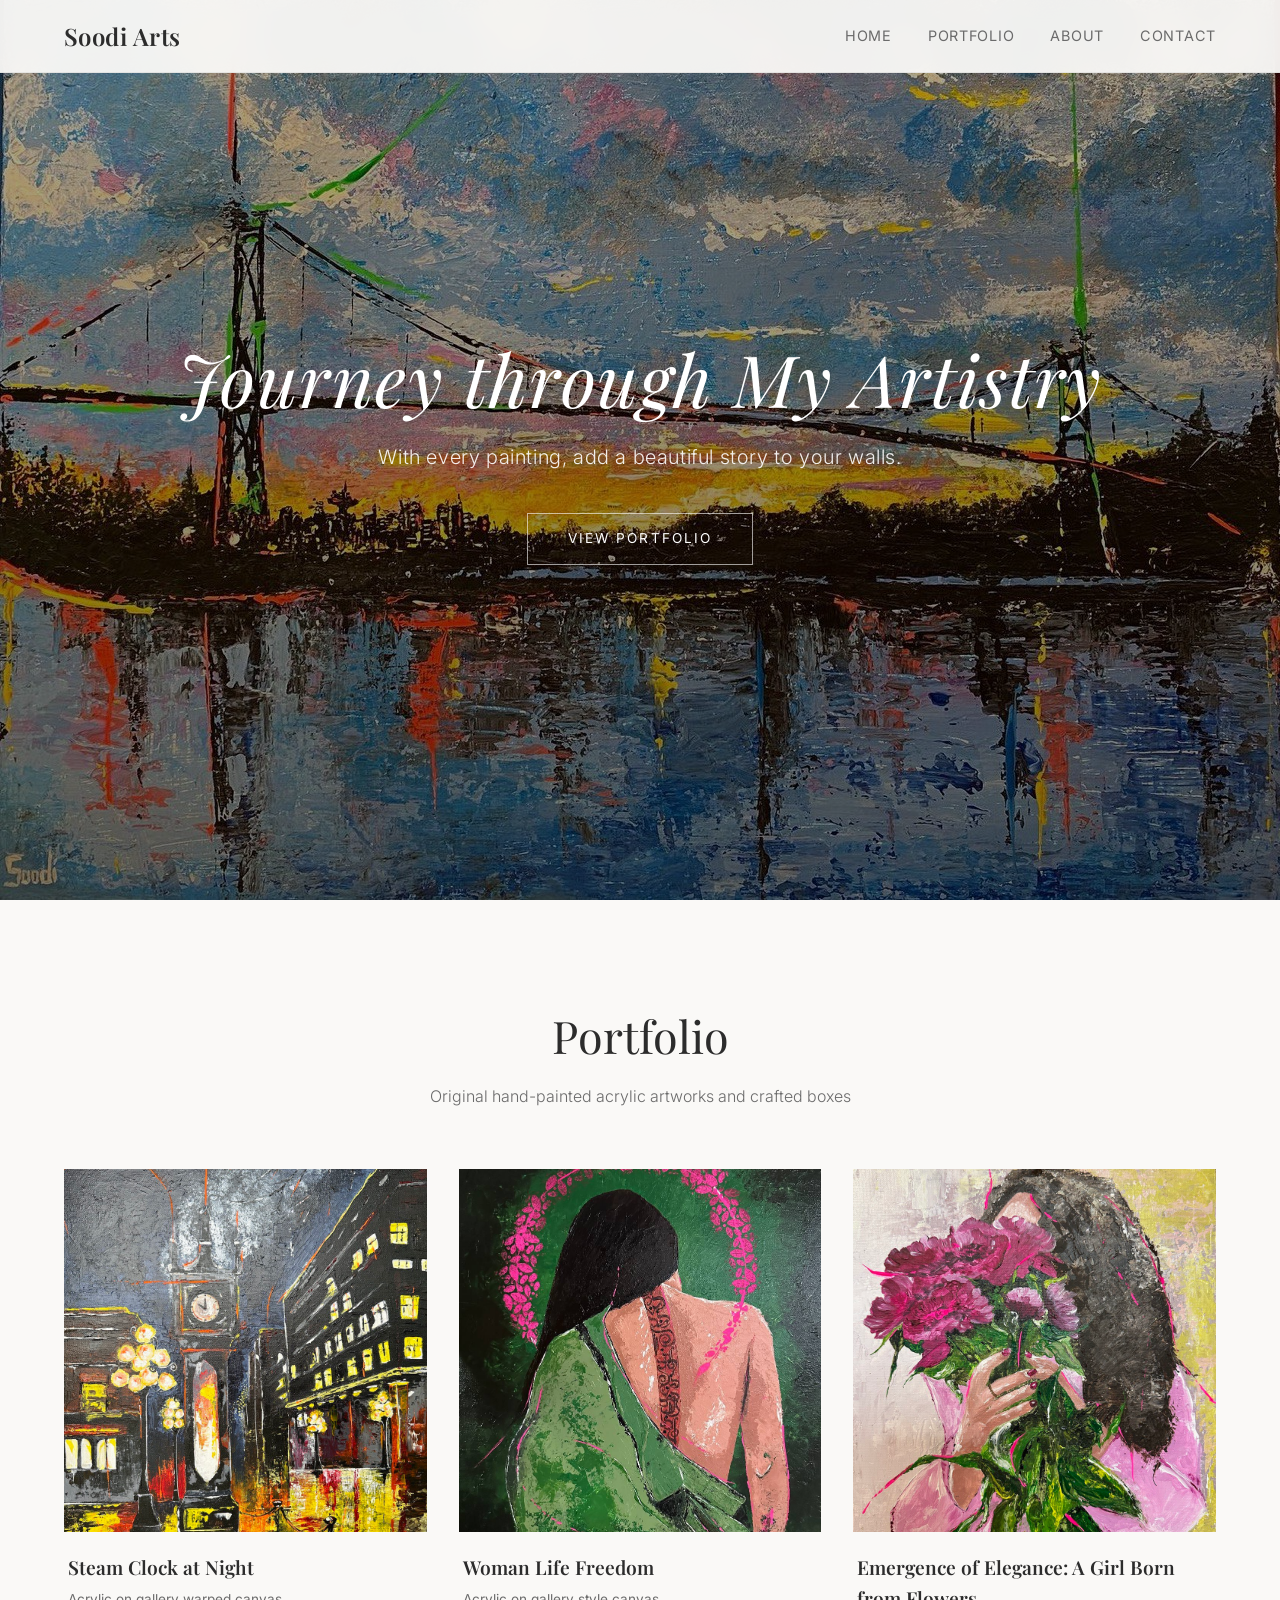
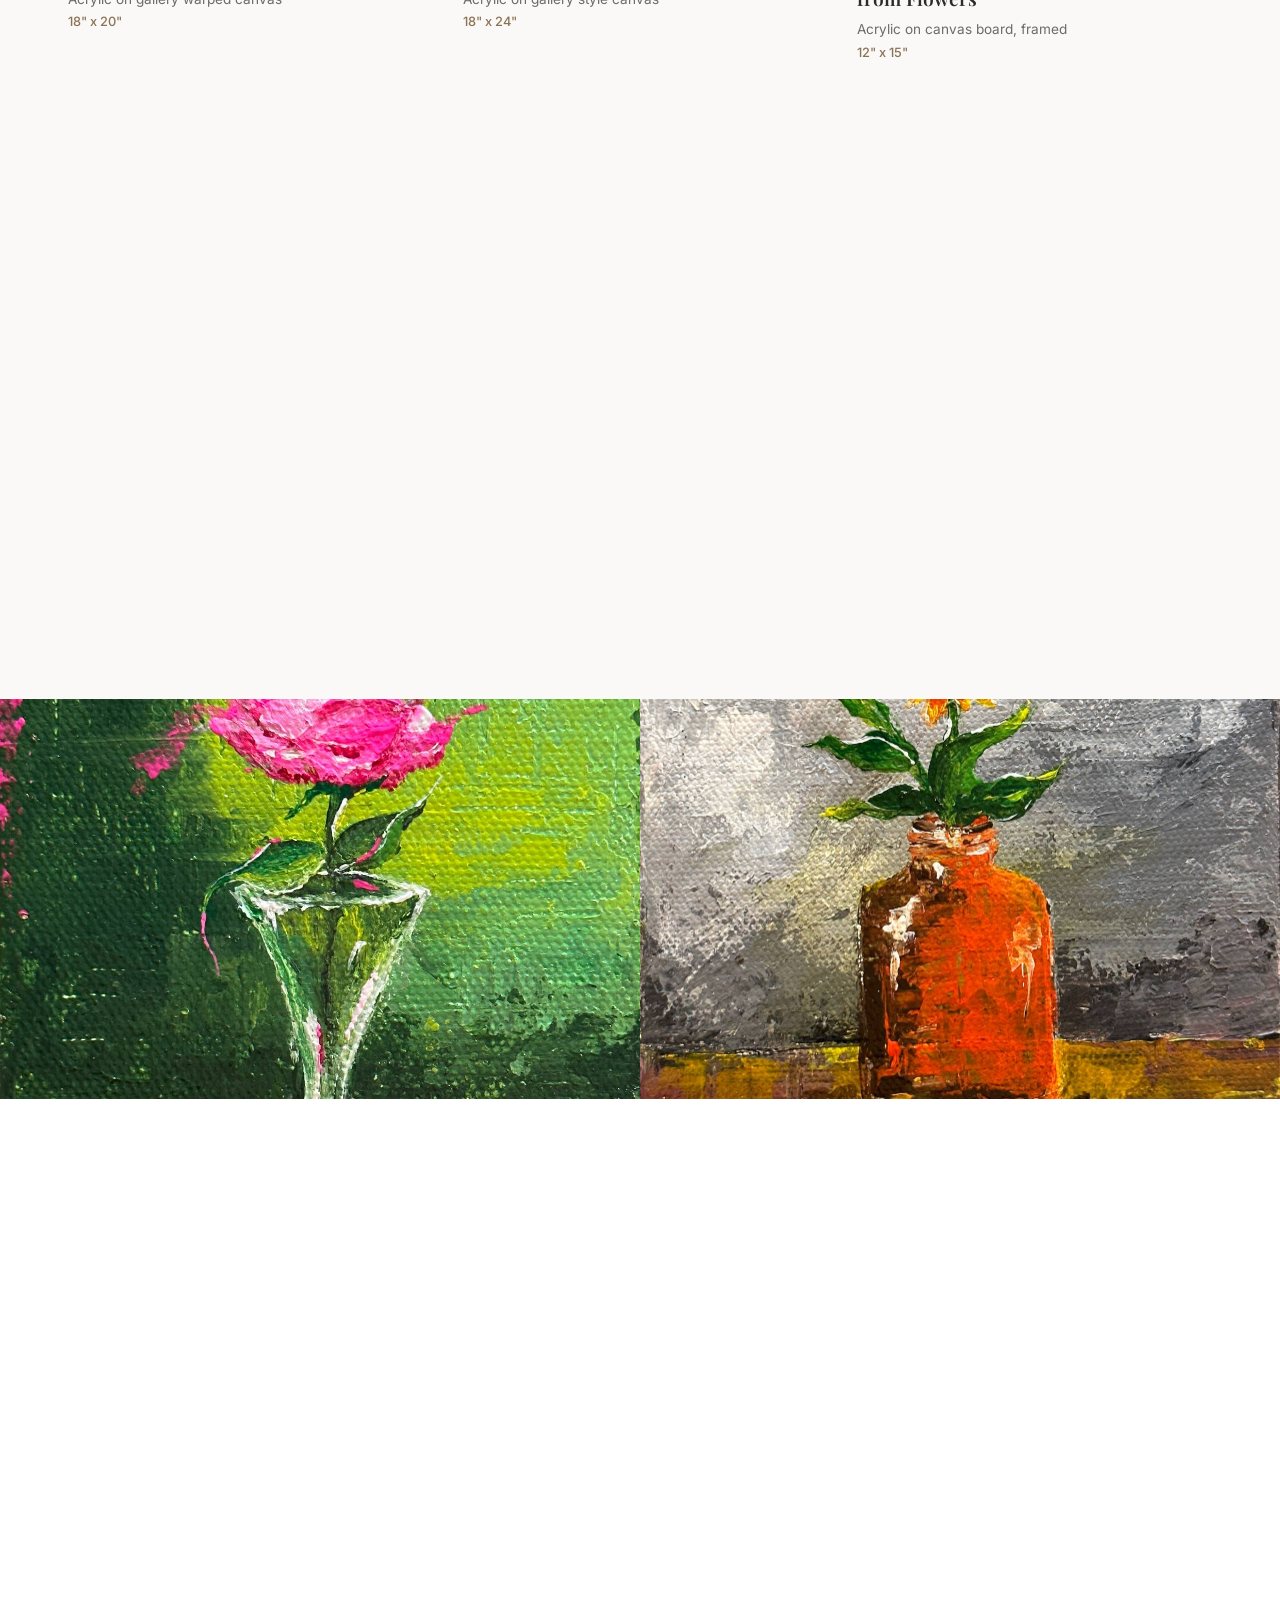
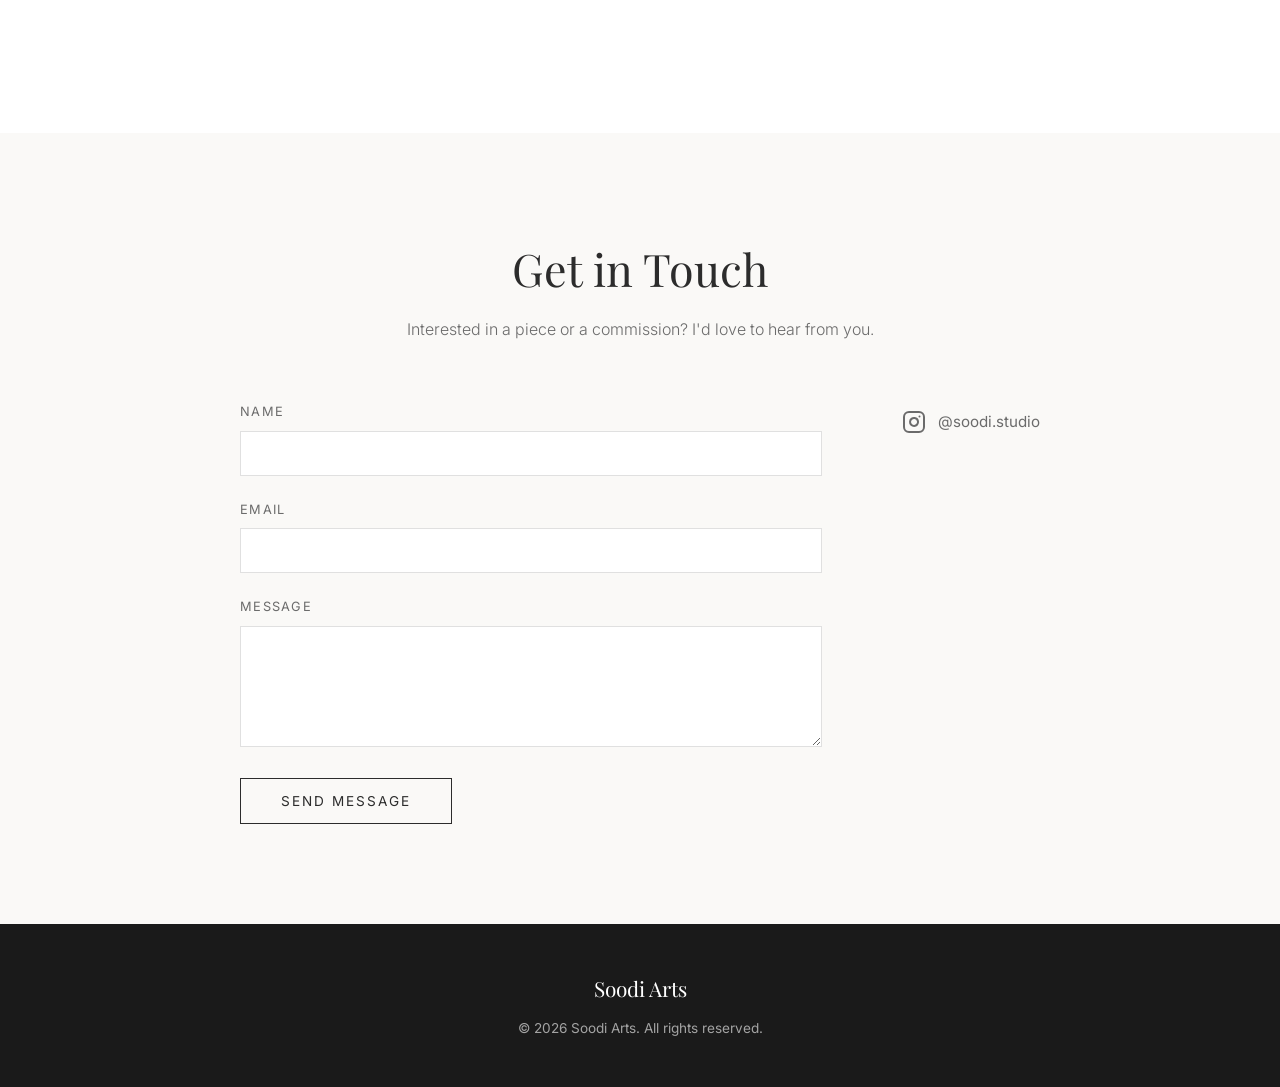
==== index.html @ 092920e2 "Initial commit: Soodi Arts portfolio website Static portfolio site with all artwork images and conte" ====
<!DOCTYPE html>
<html lang="en">
<head>
  <meta charset="UTF-8">
  <meta name="viewport" content="width=device-width, initial-scale=1.0">
  <title>Soodi Arts - Exquisite Hand-Painted Acrylic Artworks</title>
  <meta name="description" content="Embrace Creativity with Soodi Arts. Original hand-painted acrylic artworks and crafted boxes by Soodi.">
  <link rel="preconnect" href="https://fonts.googleapis.com">
  <link rel="preconnect" href="https://fonts.gstatic.com" crossorigin>
  <link href="https://fonts.googleapis.com/css2?family=Playfair+Display:ital,wght@0,400;0,600;0,700;1,400&family=Inter:wght@300;400;500&display=swap" rel="stylesheet">
  <link rel="stylesheet" href="style.css">
</head>
<body>
  <!-- Navigation -->
  <nav class="nav" id="nav">
    <div class="nav-container">
      <a href="#" class="nav-logo">Soodi Arts</a>
      <button class="nav-toggle" aria-label="Toggle menu">
        <span></span>
        <span></span>
        <span></span>
      </button>
      <ul class="nav-links">
        <li><a href="#home">Home</a></li>
        <li><a href="#portfolio">Portfolio</a></li>
        <li><a href="#about">About</a></li>
        <li><a href="#contact">Contact</a></li>
      </ul>
    </div>
  </nav>

  <!-- Hero Section -->
  <section class="hero" id="home">
    <div class="hero-image">
      <img src="images/hero/hero-bridge.jpg" alt="Soodi Arts - Bridge painting" loading="eager">
      <div class="hero-overlay"></div>
    </div>
    <div class="hero-content">
      <h1>Journey through My Artistry</h1>
      <p class="hero-subtitle">With every painting, add a beautiful story to your walls.</p>
      <a href="#portfolio" class="btn">View Portfolio</a>
    </div>
  </section>

  <!-- Portfolio Section -->
  <section class="section portfolio" id="portfolio">
    <div class="container">
      <h2 class="section-title">Portfolio</h2>
      <p class="section-subtitle">Original hand-painted acrylic artworks and crafted boxes</p>

      <div class="gallery">

        <!-- Steam Clock at Night -->
        <div class="artwork-card" data-artwork="steam-clock-at-night">
          <div class="artwork-image">
            <img src="images/products/steam-clock/steam-clock-1.jpg" alt="Steam Clock at Night" loading="lazy">
          </div>
          <div class="artwork-info">
            <h3>Steam Clock at Night</h3>
            <p class="artwork-medium">Acrylic on gallery warped canvas</p>
            <p class="artwork-dimensions">18" x 20"</p>
          </div>
        </div>

        <!-- Woman Life Freedom -->
        <div class="artwork-card" data-artwork="woman-life-freedom">
          <div class="artwork-image">
            <img src="images/products/woman-life-freedom/woman-life-freedom-1.jpg" alt="Woman Life Freedom" loading="lazy">
          </div>
          <div class="artwork-info">
            <h3>Woman Life Freedom</h3>
            <p class="artwork-medium">Acrylic on gallery style canvas</p>
            <p class="artwork-dimensions">18" x 24"</p>
          </div>
        </div>

        <!-- A Girl Born from Flowers -->
        <div class="artwork-card" data-artwork="girl-born-from-flowers">
          <div class="artwork-image">
            <img src="images/products/girl-born-flowers/girl-flowers-1.jpg" alt="Emergence of Elegance: A Girl Born from Flowers" loading="lazy">
          </div>
          <div class="artwork-info">
            <h3>Emergence of Elegance: A Girl Born from Flowers</h3>
            <p class="artwork-medium">Acrylic on canvas board, framed</p>
            <p class="artwork-dimensions">12" x 15"</p>
          </div>
        </div>

        <!-- Blue Jay on the Box -->
        <div class="artwork-card" data-artwork="blue-jay-on-the-box">
          <div class="artwork-image">
            <img src="images/products/blue-jay-box/blue-jay-1.jpg" alt="Blue Jay on the Box" loading="lazy">
          </div>
          <div class="artwork-info">
            <h3>Blue Jay on the Box</h3>
            <p class="artwork-medium">Painted wooden box</p>
            <p class="artwork-dimensions">9" x 5.5" x 3"</p>
          </div>
        </div>

        <!-- Flower Box -->
        <div class="artwork-card" data-artwork="flower-box">
          <div class="artwork-image">
            <img src="images/products/flower-box/flower-box-1.jpg" alt="Flower Box" loading="lazy">
          </div>
          <div class="artwork-info">
            <h3>Flower Box</h3>
            <p class="artwork-medium">Painted wooden box with flower painting</p>
            <p class="artwork-dimensions">7" x 7" x 3.5"</p>
          </div>
        </div>

      </div>
    </div>
  </section>

  <!-- Gallery Banner -->
  <section class="gallery-banner">
    <div class="gallery-banner-images">
      <img src="images/gallery/gallery-1.jpg" alt="Soodi Arts gallery" loading="lazy">
      <img src="images/gallery/gallery-2.jpg" alt="Soodi Arts gallery" loading="lazy">
    </div>
  </section>

  <!-- About Section -->
  <section class="section about" id="about">
    <div class="container">
      <h2 class="section-title">About Soodi Arts</h2>
      <div class="about-content">
        <p>Each piece in my collection is an original, hand-painted creation that captures the beauty of the world around us. From vibrant acrylic paintings on gallery-style canvases to intricately painted wooden boxes, every artwork tells a unique story.</p>
        <p>My work explores themes of nature, freedom, and the delicate interplay between humanity and the natural world. Using bold colors and expressive brushstrokes, I aim to create pieces that transform any space into a gallery of emotion and beauty.</p>
        <div class="about-details">
          <div class="about-detail">
            <span class="detail-label">Medium</span>
            <span class="detail-value">Acrylic</span>
          </div>
          <div class="about-detail">
            <span class="detail-label">Surfaces</span>
            <span class="detail-value">Canvas, Wood</span>
          </div>
          <div class="about-detail">
            <span class="detail-label">Based in</span>
            <span class="detail-value">Canada</span>
          </div>
        </div>
      </div>
    </div>
  </section>

  <!-- Contact Section -->
  <section class="section contact" id="contact">
    <div class="container">
      <h2 class="section-title">Get in Touch</h2>
      <p class="section-subtitle">Interested in a piece or a commission? I'd love to hear from you.</p>
      <div class="contact-content">
        <form class="contact-form" id="contactForm">
          <div class="form-group">
            <label for="name">Name</label>
            <input type="text" id="name" name="name" required>
          </div>
          <div class="form-group">
            <label for="email">Email</label>
            <input type="email" id="email" name="email" required>
          </div>
          <div class="form-group">
            <label for="message">Message</label>
            <textarea id="message" name="message" rows="5" required></textarea>
          </div>
          <button type="submit" class="btn">Send Message</button>
        </form>
        <div class="contact-info">
          <div class="contact-social">
            <a href="https://www.instagram.com/soodi.studio/" target="_blank" rel="noopener noreferrer" class="social-link">
              <svg width="24" height="24" viewBox="0 0 24 24" fill="none" stroke="currentColor" stroke-width="2" stroke-linecap="round" stroke-linejoin="round">
                <rect x="2" y="2" width="20" height="20" rx="5" ry="5"></rect>
                <path d="M16 11.37A4 4 0 1 1 12.63 8 4 4 0 0 1 16 11.37z"></path>
                <line x1="17.5" y1="6.5" x2="17.51" y2="6.5"></line>
              </svg>
              <span>@soodi.studio</span>
            </a>
          </div>
        </div>
      </div>
    </div>
  </section>

  <!-- Lightbox Modal -->
  <div class="lightbox" id="lightbox">
    <button class="lightbox-close" aria-label="Close">&times;</button>
    <button class="lightbox-prev" aria-label="Previous">&lsaquo;</button>
    <button class="lightbox-next" aria-label="Next">&rsaquo;</button>
    <div class="lightbox-content">
      <img src="" alt="" id="lightbox-img">
      <div class="lightbox-caption" id="lightbox-caption"></div>
    </div>
    <div class="lightbox-thumbnails" id="lightbox-thumbnails"></div>
  </div>

  <!-- Footer -->
  <footer class="footer">
    <div class="container">
      <p class="footer-logo">Soodi Arts</p>
      <p>&copy; 2026 Soodi Arts. All rights reserved.</p>
    </div>
  </footer>

  <script src="script.js"></script>
</body>
</html>
---- style.css ----
/* ==================
   Reset & Base
   ================== */
*,
*::before,
*::after {
  margin: 0;
  padding: 0;
  box-sizing: border-box;
}

:root {
  --color-bg: #faf9f7;
  --color-text: #2c2c2c;
  --color-text-light: #6b6b6b;
  --color-accent: #8b7355;
  --color-accent-light: #c4a97d;
  --color-white: #ffffff;
  --color-dark: #1a1a1a;
  --font-display: 'Playfair Display', Georgia, serif;
  --font-body: 'Inter', -apple-system, sans-serif;
  --transition: 0.3s ease;
}

html {
  scroll-behavior: smooth;
}

body {
  font-family: var(--font-body);
  color: var(--color-text);
  background-color: var(--color-bg);
  line-height: 1.6;
  -webkit-font-smoothing: antialiased;
}

img {
  max-width: 100%;
  height: auto;
  display: block;
}

a {
  text-decoration: none;
  color: inherit;
}

.container {
  max-width: 1200px;
  margin: 0 auto;
  padding: 0 24px;
}

/* ==================
   Navigation
   ================== */
.nav {
  position: fixed;
  top: 0;
  left: 0;
  right: 0;
  z-index: 100;
  background: rgba(250, 249, 247, 0.95);
  backdrop-filter: blur(10px);
  border-bottom: 1px solid rgba(0, 0, 0, 0.06);
  transition: var(--transition);
}

.nav.scrolled {
  box-shadow: 0 2px 20px rgba(0, 0, 0, 0.08);
}

.nav-container {
  max-width: 1200px;
  margin: 0 auto;
  padding: 0 24px;
  display: flex;
  align-items: center;
  justify-content: space-between;
  height: 72px;
}

.nav-logo {
  font-family: var(--font-display);
  font-size: 1.5rem;
  font-weight: 600;
  color: var(--color-text);
  letter-spacing: 0.02em;
}

.nav-links {
  display: flex;
  list-style: none;
  gap: 36px;
}

.nav-links a {
  font-size: 0.9rem;
  font-weight: 400;
  color: var(--color-text-light);
  letter-spacing: 0.05em;
  text-transform: uppercase;
  transition: color var(--transition);
  position: relative;
}

.nav-links a::after {
  content: '';
  position: absolute;
  bottom: -4px;
  left: 0;
  width: 0;
  height: 1px;
  background: var(--color-accent);
  transition: width var(--transition);
}

.nav-links a:hover {
  color: var(--color-accent);
}

.nav-links a:hover::after {
  width: 100%;
}

.nav-toggle {
  display: none;
  flex-direction: column;
  gap: 5px;
  background: none;
  border: none;
  cursor: pointer;
  padding: 4px;
}

.nav-toggle span {
  display: block;
  width: 24px;
  height: 2px;
  background: var(--color-text);
  transition: var(--transition);
}

/* ==================
   Hero
   ================== */
.hero {
  position: relative;
  height: 100vh;
  min-height: 600px;
  display: flex;
  align-items: center;
  justify-content: center;
  overflow: hidden;
}

.hero-image {
  position: absolute;
  inset: 0;
}

.hero-image img {
  width: 100%;
  height: 100%;
  object-fit: cover;
}

.hero-overlay {
  position: absolute;
  inset: 0;
  background: linear-gradient(
    to bottom,
    rgba(0, 0, 0, 0.3) 0%,
    rgba(0, 0, 0, 0.5) 100%
  );
}

.hero-content {
  position: relative;
  z-index: 1;
  text-align: center;
  color: var(--color-white);
  padding: 0 24px;
}

.hero-content h1 {
  font-family: var(--font-display);
  font-size: clamp(2.5rem, 6vw, 4.5rem);
  font-weight: 400;
  font-style: italic;
  line-height: 1.2;
  margin-bottom: 20px;
  letter-spacing: 0.02em;
}

.hero-subtitle {
  font-size: clamp(1rem, 2vw, 1.25rem);
  font-weight: 300;
  opacity: 0.9;
  margin-bottom: 40px;
  letter-spacing: 0.03em;
}

.btn {
  display: inline-block;
  padding: 14px 40px;
  background: transparent;
  color: var(--color-white);
  border: 1px solid rgba(255, 255, 255, 0.6);
  font-family: var(--font-body);
  font-size: 0.85rem;
  font-weight: 400;
  letter-spacing: 0.15em;
  text-transform: uppercase;
  cursor: pointer;
  transition: all var(--transition);
}

.btn:hover {
  background: var(--color-white);
  color: var(--color-dark);
  border-color: var(--color-white);
}

/* ==================
   Sections
   ================== */
.section {
  padding: 100px 0;
}

.section-title {
  font-family: var(--font-display);
  font-size: clamp(2rem, 4vw, 2.8rem);
  font-weight: 400;
  text-align: center;
  margin-bottom: 12px;
  color: var(--color-text);
}

.section-subtitle {
  text-align: center;
  color: var(--color-text-light);
  font-size: 1rem;
  font-weight: 300;
  margin-bottom: 60px;
  max-width: 500px;
  margin-left: auto;
  margin-right: auto;
}

/* ==================
   Portfolio Gallery
   ================== */
.gallery {
  display: grid;
  grid-template-columns: repeat(auto-fill, minmax(340px, 1fr));
  gap: 32px;
}

.artwork-card {
  cursor: pointer;
  transition: transform var(--transition);
}

.artwork-card:hover {
  transform: translateY(-4px);
}

.artwork-image {
  position: relative;
  overflow: hidden;
  aspect-ratio: 1;
  background: #e8e6e3;
}

.artwork-image img {
  width: 100%;
  height: 100%;
  object-fit: cover;
  transition: transform 0.6s ease;
}

.artwork-card:hover .artwork-image img {
  transform: scale(1.05);
}

.artwork-info {
  padding: 20px 4px;
}

.artwork-info h3 {
  font-family: var(--font-display);
  font-size: 1.2rem;
  font-weight: 600;
  margin-bottom: 6px;
  color: var(--color-text);
}

.artwork-medium {
  font-size: 0.85rem;
  color: var(--color-text-light);
  margin-bottom: 2px;
}

.artwork-dimensions {
  font-size: 0.8rem;
  color: var(--color-accent);
  font-weight: 500;
}

/* ==================
   Gallery Banner
   ================== */
.gallery-banner {
  padding: 0;
  overflow: hidden;
}

.gallery-banner-images {
  display: grid;
  grid-template-columns: 1fr 1fr;
  gap: 0;
}

.gallery-banner-images img {
  width: 100%;
  height: 400px;
  object-fit: cover;
}

/* ==================
   About
   ================== */
.about {
  background: var(--color-white);
}

.about-content {
  max-width: 700px;
  margin: 0 auto;
  text-align: center;
}

.about-content p {
  font-size: 1.05rem;
  line-height: 1.8;
  color: var(--color-text-light);
  margin-bottom: 24px;
}

.about-details {
  display: flex;
  justify-content: center;
  gap: 60px;
  margin-top: 48px;
  padding-top: 40px;
  border-top: 1px solid rgba(0, 0, 0, 0.08);
}

.about-detail {
  text-align: center;
}

.detail-label {
  display: block;
  font-size: 0.75rem;
  text-transform: uppercase;
  letter-spacing: 0.1em;
  color: var(--color-text-light);
  margin-bottom: 8px;
}

.detail-value {
  font-family: var(--font-display);
  font-size: 1.1rem;
  color: var(--color-text);
}

/* ==================
   Contact
   ================== */
.contact-content {
  display: grid;
  grid-template-columns: 1fr auto;
  gap: 80px;
  max-width: 800px;
  margin: 0 auto;
  align-items: start;
}

.contact-form {
  display: flex;
  flex-direction: column;
  gap: 24px;
}

.form-group label {
  display: block;
  font-size: 0.8rem;
  text-transform: uppercase;
  letter-spacing: 0.1em;
  color: var(--color-text-light);
  margin-bottom: 8px;
}

.form-group input,
.form-group textarea {
  width: 100%;
  padding: 12px 16px;
  border: 1px solid rgba(0, 0, 0, 0.12);
  background: var(--color-white);
  font-family: var(--font-body);
  font-size: 0.95rem;
  color: var(--color-text);
  transition: border-color var(--transition);
  outline: none;
}

.form-group input:focus,
.form-group textarea:focus {
  border-color: var(--color-accent);
}

.contact-form .btn {
  color: var(--color-text);
  border-color: var(--color-text);
  align-self: flex-start;
}

.contact-form .btn:hover {
  background: var(--color-text);
  color: var(--color-white);
}

.contact-social {
  padding-top: 8px;
}

.social-link {
  display: flex;
  align-items: center;
  gap: 12px;
  color: var(--color-text-light);
  transition: color var(--transition);
  font-size: 0.95rem;
}

.social-link:hover {
  color: var(--color-accent);
}

/* ==================
   Lightbox
   ================== */
.lightbox {
  position: fixed;
  inset: 0;
  z-index: 1000;
  background: rgba(0, 0, 0, 0.95);
  display: none;
  flex-direction: column;
  align-items: center;
  justify-content: center;
  opacity: 0;
  transition: opacity 0.3s ease;
}

.lightbox.active {
  display: flex;
  opacity: 1;
}

.lightbox-close {
  position: absolute;
  top: 20px;
  right: 24px;
  background: none;
  border: none;
  color: white;
  font-size: 2.5rem;
  cursor: pointer;
  line-height: 1;
  opacity: 0.7;
  transition: opacity var(--transition);
  z-index: 10;
}

.lightbox-close:hover {
  opacity: 1;
}

.lightbox-prev,
.lightbox-next {
  position: absolute;
  top: 50%;
  transform: translateY(-50%);
  background: none;
  border: none;
  color: white;
  font-size: 3rem;
  cursor: pointer;
  opacity: 0.7;
  transition: opacity var(--transition);
  padding: 20px;
  z-index: 10;
}

.lightbox-prev { left: 10px; }
.lightbox-next { right: 10px; }

.lightbox-prev:hover,
.lightbox-next:hover {
  opacity: 1;
}

.lightbox-content {
  max-width: 80vw;
  max-height: 70vh;
  display: flex;
  flex-direction: column;
  align-items: center;
}

.lightbox-content img {
  max-width: 100%;
  max-height: 65vh;
  object-fit: contain;
}

.lightbox-caption {
  color: white;
  text-align: center;
  padding: 16px 0 8px;
  font-family: var(--font-display);
  font-size: 1.1rem;
  opacity: 0.9;
}

.lightbox-thumbnails {
  display: flex;
  gap: 8px;
  margin-top: 16px;
}

.lightbox-thumbnails img {
  width: 60px;
  height: 60px;
  object-fit: cover;
  cursor: pointer;
  opacity: 0.5;
  transition: opacity var(--transition);
  border: 2px solid transparent;
}

.lightbox-thumbnails img.active,
.lightbox-thumbnails img:hover {
  opacity: 1;
  border-color: var(--color-accent-light);
}

/* ==================
   Footer
   ================== */
.footer {
  background: var(--color-dark);
  color: rgba(255, 255, 255, 0.6);
  padding: 48px 0;
  text-align: center;
  font-size: 0.85rem;
}

.footer-logo {
  font-family: var(--font-display);
  font-size: 1.3rem;
  color: var(--color-white);
  margin-bottom: 12px;
}

/* ==================
   Animations
   ================== */
.fade-in {
  opacity: 0;
  transform: translateY(30px);
  transition: opacity 0.8s ease, transform 0.8s ease;
}

.fade-in.visible {
  opacity: 1;
  transform: translateY(0);
}

/* ==================
   Responsive
   ================== */
@media (max-width: 768px) {
  .nav-toggle {
    display: flex;
  }

  .nav-links {
    position: fixed;
    top: 72px;
    left: 0;
    right: 0;
    background: rgba(250, 249, 247, 0.98);
    backdrop-filter: blur(10px);
    flex-direction: column;
    align-items: center;
    gap: 0;
    padding: 20px 0;
    transform: translateY(-100%);
    opacity: 0;
    transition: all 0.4s ease;
    pointer-events: none;
    border-bottom: 1px solid rgba(0, 0, 0, 0.06);
  }

  .nav-links.open {
    transform: translateY(0);
    opacity: 1;
    pointer-events: auto;
  }

  .nav-links li {
    padding: 12px 0;
  }

  .gallery {
    grid-template-columns: 1fr;
    gap: 24px;
  }

  .gallery-banner-images {
    grid-template-columns: 1fr;
  }

  .gallery-banner-images img {
    height: 280px;
  }

  .about-details {
    flex-direction: column;
    gap: 24px;
  }

  .contact-content {
    grid-template-columns: 1fr;
    gap: 40px;
  }

  .section {
    padding: 60px 0;
  }

  .lightbox-prev,
  .lightbox-next {
    font-size: 2rem;
    padding: 10px;
  }

  .lightbox-content {
    max-width: 95vw;
  }
}

@media (max-width: 480px) {
  .gallery {
    grid-template-columns: 1fr;
  }

  .hero-content h1 {
    font-size: 2rem;
  }
}
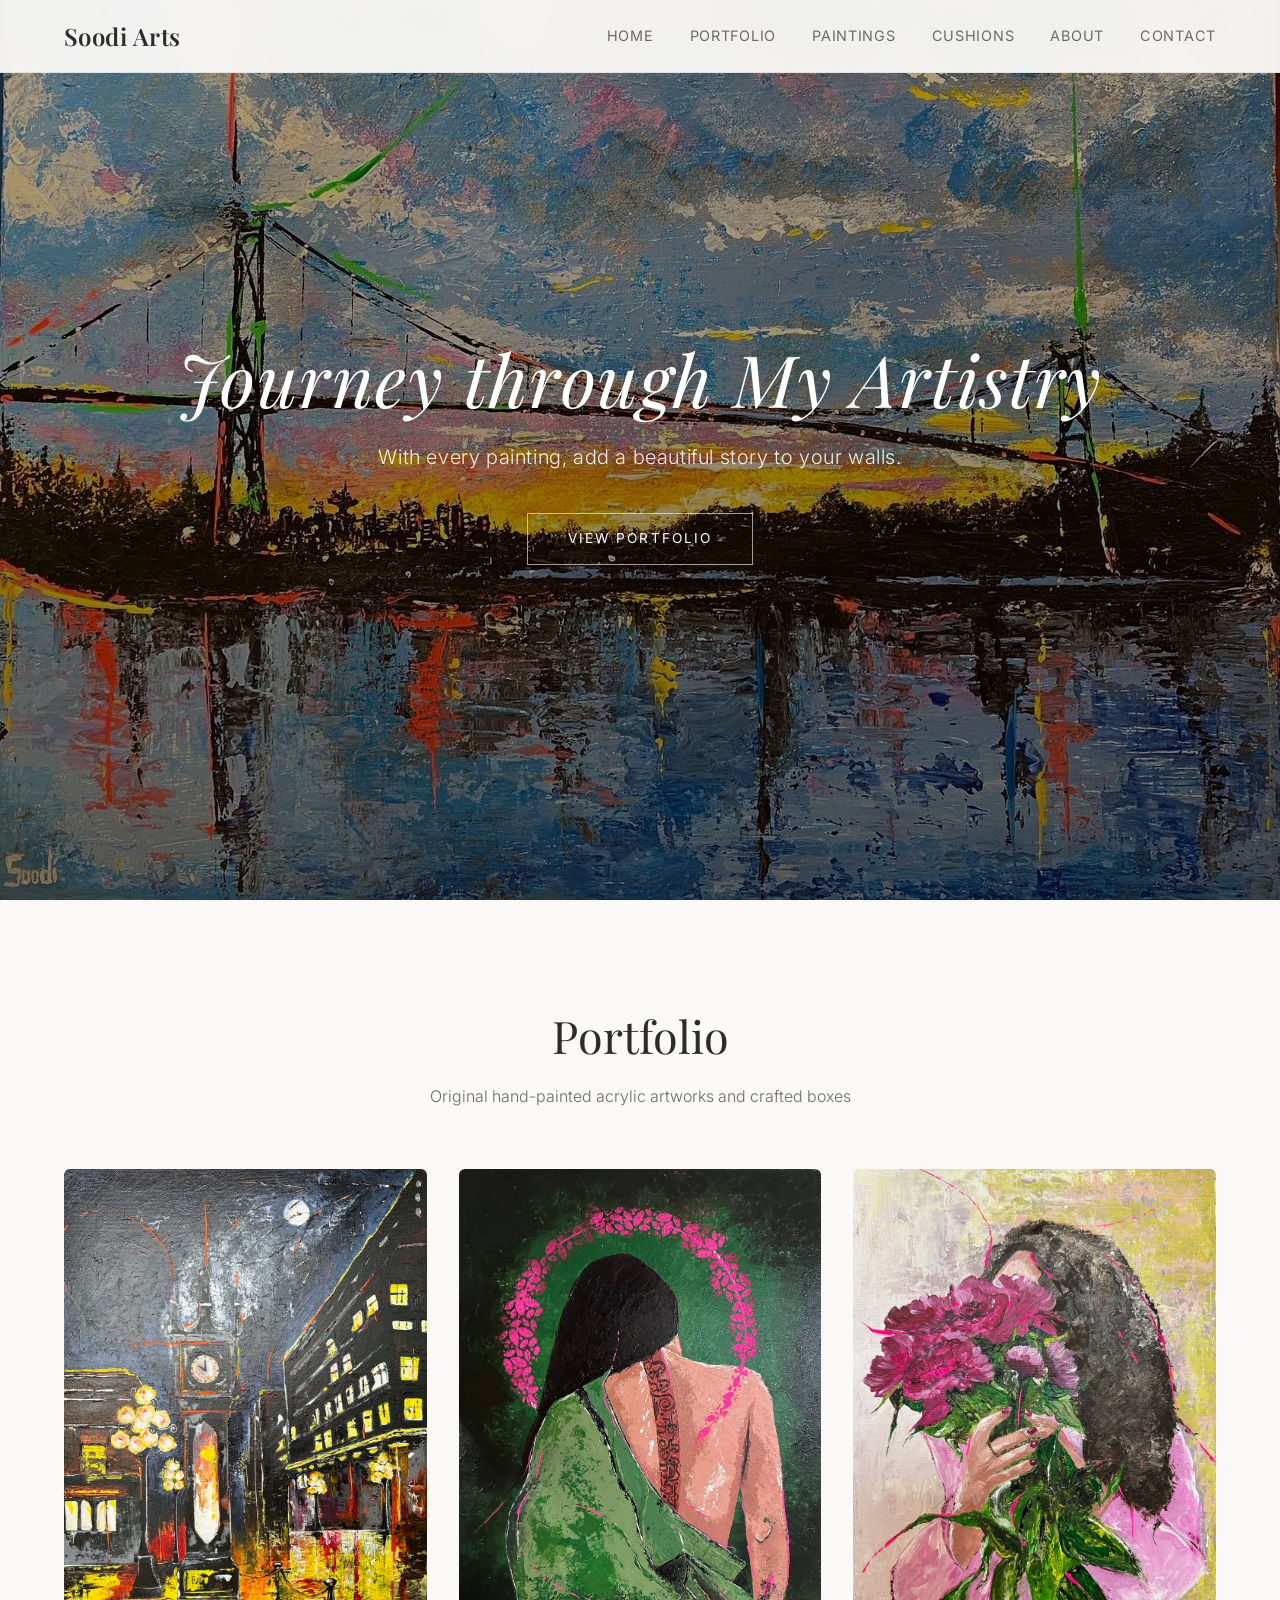
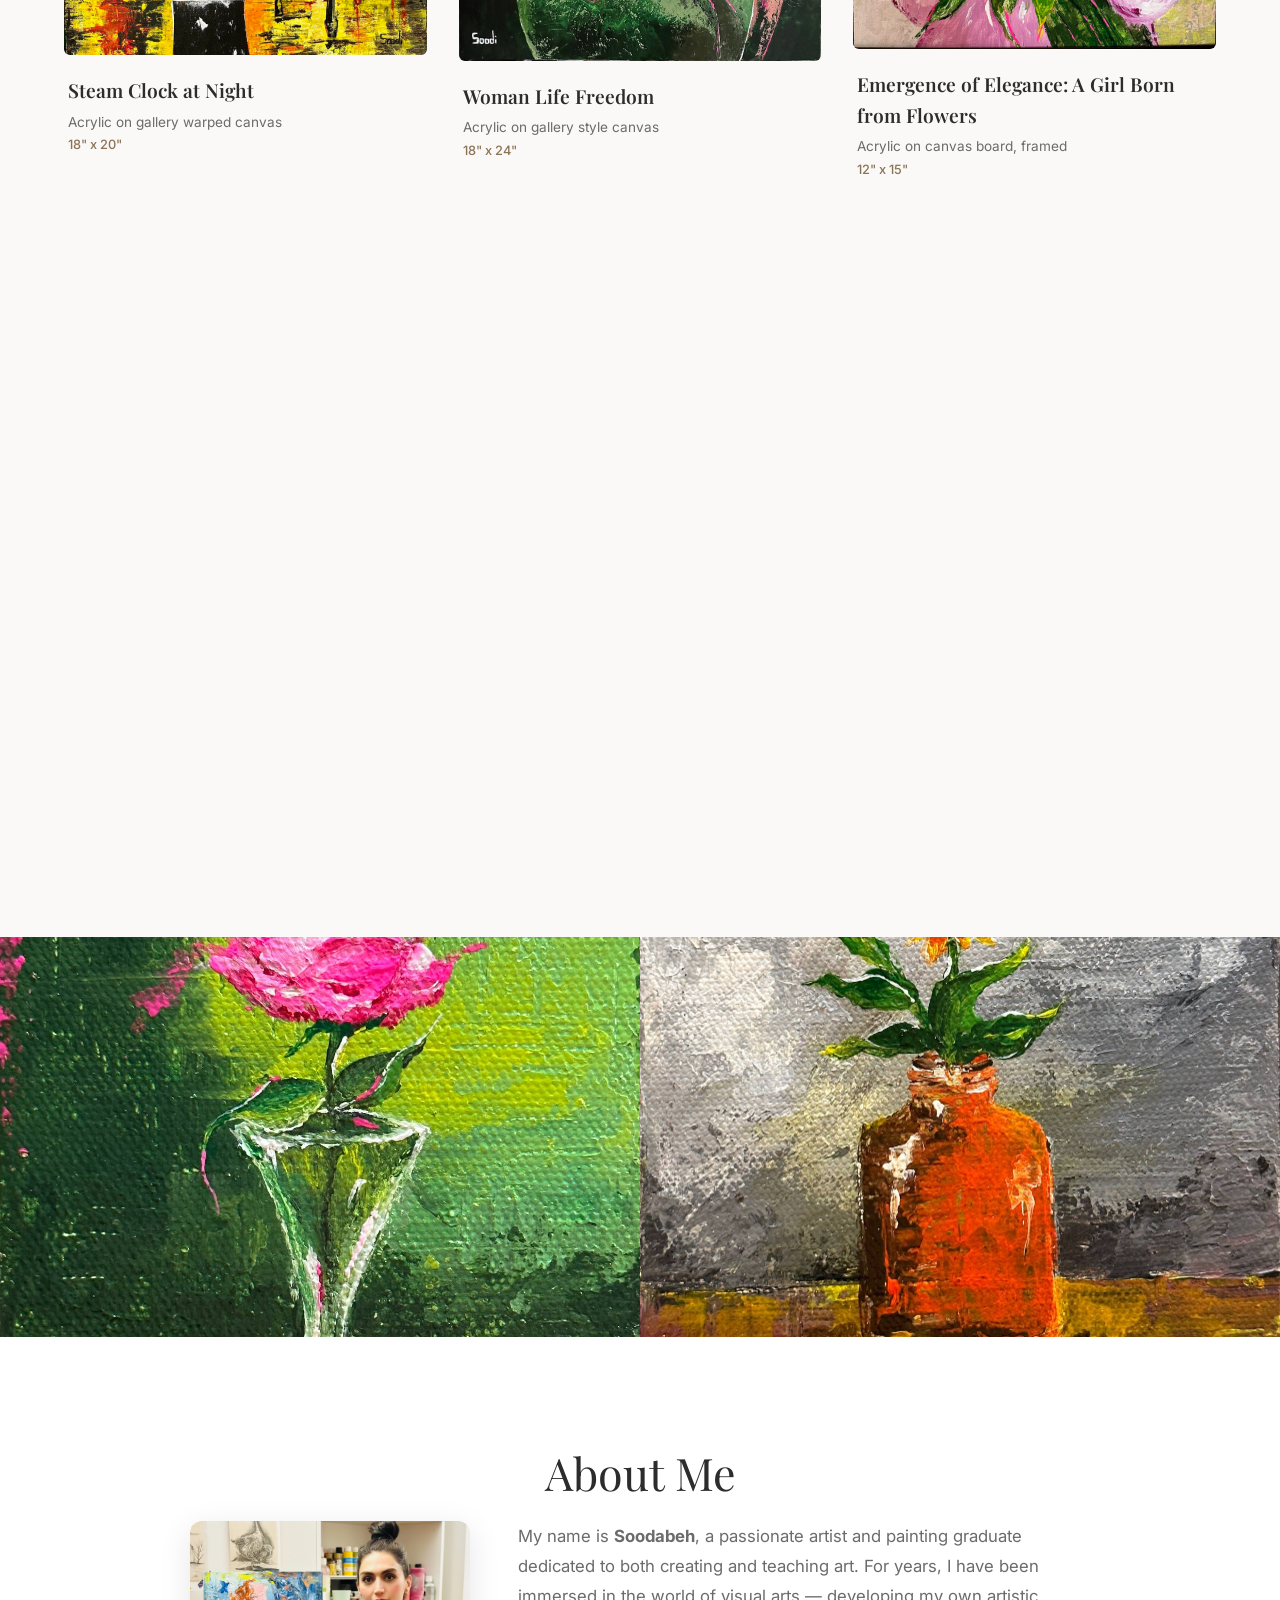
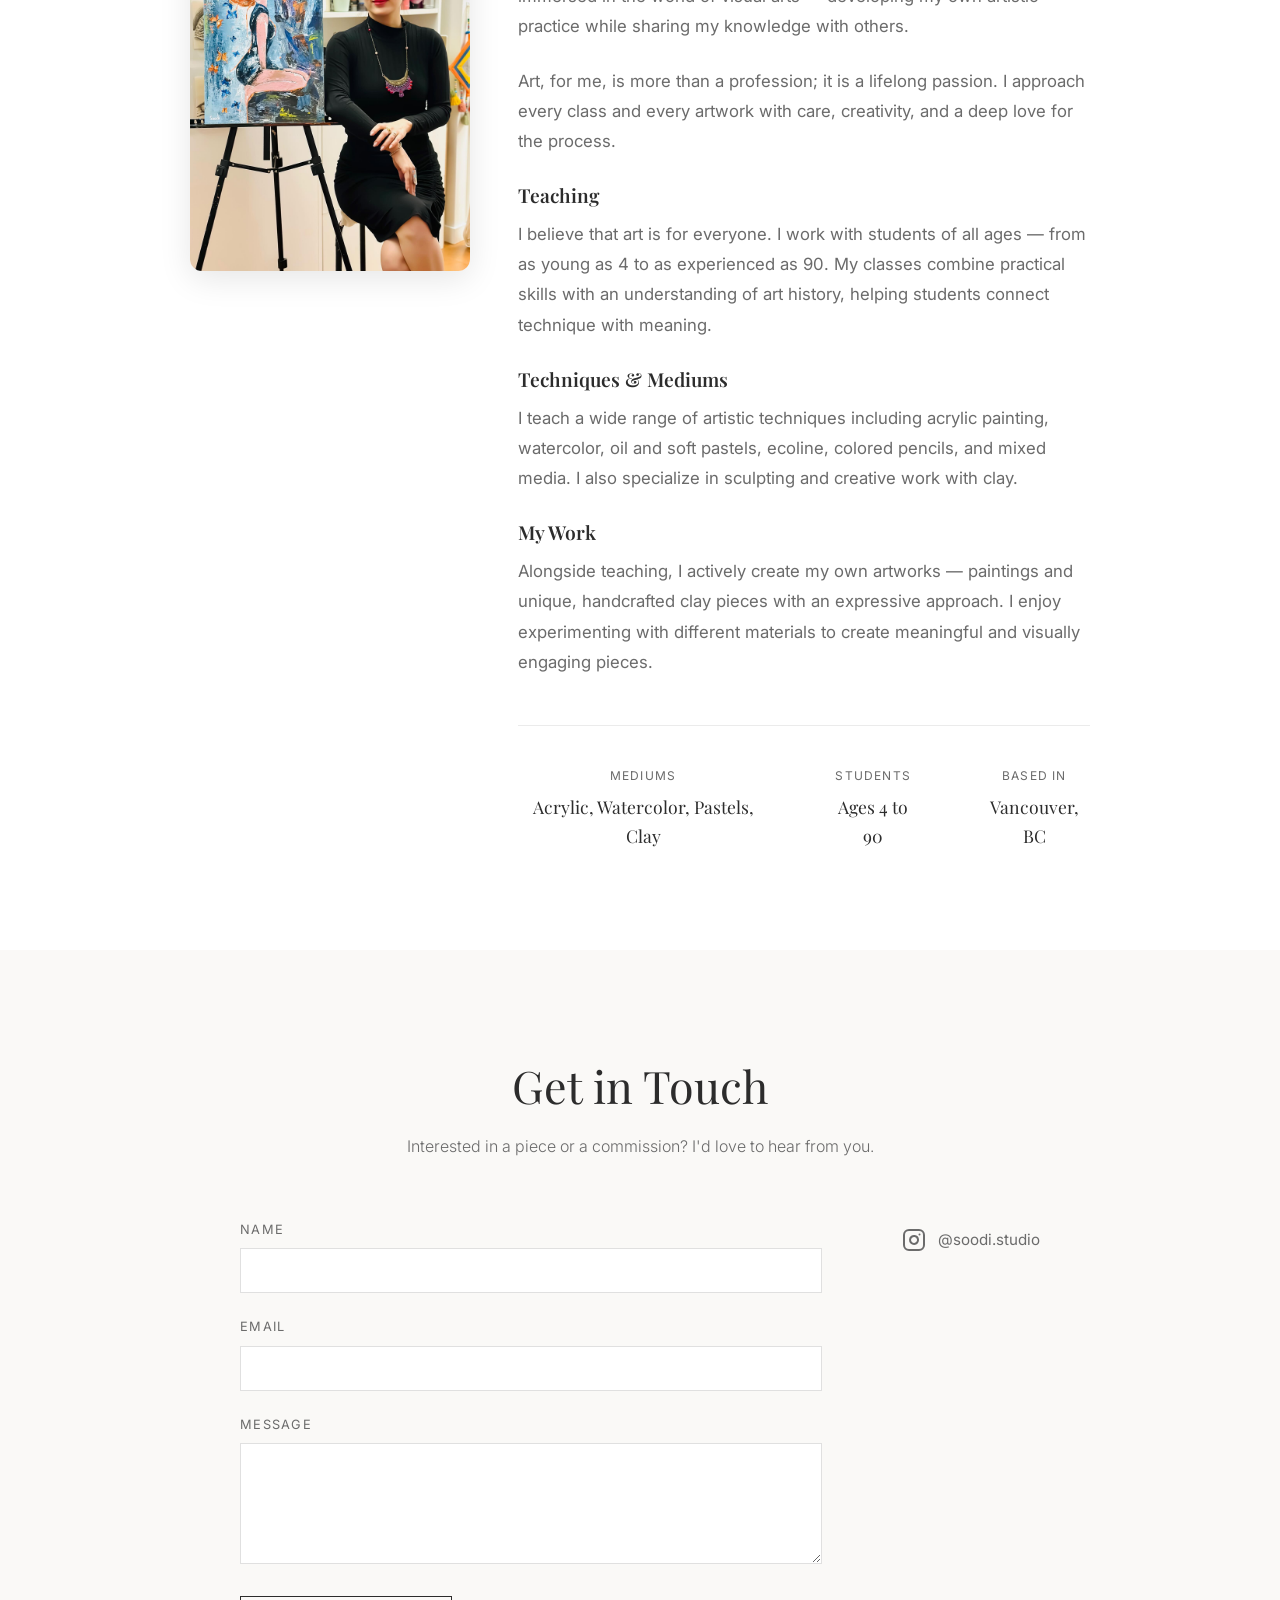
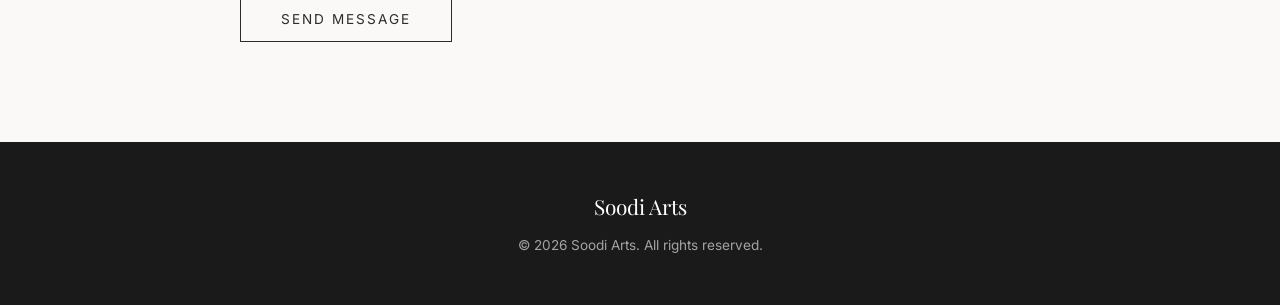
==== commit a96a9570: "Add paintings & cushions galleries, update about page with artist bio - Add paintings gallery (115 i" ====
--- a/index.html
+++ b/index.html
@@ -23,6 +23,8 @@
       <ul class="nav-links">
         <li><a href="#home">Home</a></li>
         <li><a href="#portfolio">Portfolio</a></li>
+        <li><a href="paintings.html">Paintings</a></li>
+        <li><a href="cushions.html">Cushions</a></li>
         <li><a href="#about">About</a></li>
         <li><a href="#contact">Contact</a></li>
       </ul>
@@ -125,22 +127,37 @@
   <!-- About Section -->
   <section class="section about" id="about">
     <div class="container">
-      <h2 class="section-title">About Soodi Arts</h2>
-      <div class="about-content">
-        <p>Each piece in my collection is an original, hand-painted creation that captures the beauty of the world around us. From vibrant acrylic paintings on gallery-style canvases to intricately painted wooden boxes, every artwork tells a unique story.</p>
-        <p>My work explores themes of nature, freedom, and the delicate interplay between humanity and the natural world. Using bold colors and expressive brushstrokes, I aim to create pieces that transform any space into a gallery of emotion and beauty.</p>
-        <div class="about-details">
-          <div class="about-detail">
-            <span class="detail-label">Medium</span>
-            <span class="detail-value">Acrylic</span>
-          </div>
-          <div class="about-detail">
-            <span class="detail-label">Surfaces</span>
-            <span class="detail-value">Canvas, Wood</span>
-          </div>
-          <div class="about-detail">
-            <span class="detail-label">Based in</span>
-            <span class="detail-value">Canada</span>
+      <h2 class="section-title">About Me</h2>
+      <div class="about-content about-with-photo">
+        <div class="about-photo">
+          <img src="images/about/soodabeh.jpg" alt="Soodabeh - Painting Artist and Designer" loading="lazy">
+        </div>
+        <div class="about-text">
+          <p>My name is <strong>Soodabeh</strong>, a passionate artist and painting graduate dedicated to both creating and teaching art. For years, I have been immersed in the world of visual arts &mdash; developing my own artistic practice while sharing my knowledge with others.</p>
+          <p>Art, for me, is more than a profession; it is a lifelong passion. I approach every class and every artwork with care, creativity, and a deep love for the process.</p>
+
+          <h3 class="about-heading">Teaching</h3>
+          <p>I believe that art is for everyone. I work with students of all ages &mdash; from as young as 4 to as experienced as 90. My classes combine practical skills with an understanding of art history, helping students connect technique with meaning.</p>
+
+          <h3 class="about-heading">Techniques &amp; Mediums</h3>
+          <p>I teach a wide range of artistic techniques including acrylic painting, watercolor, oil and soft pastels, ecoline, colored pencils, and mixed media. I also specialize in sculpting and creative work with clay.</p>
+
+          <h3 class="about-heading">My Work</h3>
+          <p>Alongside teaching, I actively create my own artworks &mdash; paintings and unique, handcrafted clay pieces with an expressive approach. I enjoy experimenting with different materials to create meaningful and visually engaging pieces.</p>
+
+          <div class="about-details">
+            <div class="about-detail">
+              <span class="detail-label">Mediums</span>
+              <span class="detail-value">Acrylic, Watercolor, Pastels, Clay</span>
+            </div>
+            <div class="about-detail">
+              <span class="detail-label">Students</span>
+              <span class="detail-value">Ages 4 to 90</span>
+            </div>
+            <div class="about-detail">
+              <span class="detail-label">Based in</span>
+              <span class="detail-value">Vancouver, BC</span>
+            </div>
           </div>
         </div>
       </div>
--- a/style.css
+++ b/style.css
@@ -270,14 +270,14 @@
 .artwork-image {
   position: relative;
   overflow: hidden;
-  aspect-ratio: 1;
   background: #e8e6e3;
+  border-radius: 6px;
 }
 
 .artwork-image img {
   width: 100%;
-  height: 100%;
-  object-fit: cover;
+  height: auto;
+  display: block;
   transition: transform 0.6s ease;
 }
 
@@ -340,6 +340,30 @@
   max-width: 700px;
   margin: 0 auto;
   text-align: center;
+}
+
+.about-with-photo {
+  display: grid;
+  grid-template-columns: 280px 1fr;
+  gap: 48px;
+  text-align: left;
+  max-width: 900px;
+  align-items: start;
+}
+
+.about-photo img {
+  width: 100%;
+  border-radius: 12px;
+  box-shadow: 0 8px 32px rgba(0, 0, 0, 0.1);
+}
+
+.about-heading {
+  font-family: var(--font-display);
+  font-size: 1.2rem;
+  font-weight: 600;
+  color: var(--color-text);
+  margin-bottom: 8px;
+  margin-top: 8px;
 }
 
 .about-content p {
@@ -640,6 +664,17 @@
     height: 280px;
   }
 
+  .about-with-photo {
+    grid-template-columns: 1fr;
+    text-align: center;
+    gap: 32px;
+  }
+
+  .about-photo {
+    max-width: 220px;
+    margin: 0 auto;
+  }
+
   .about-details {
     flex-direction: column;
     gap: 24px;
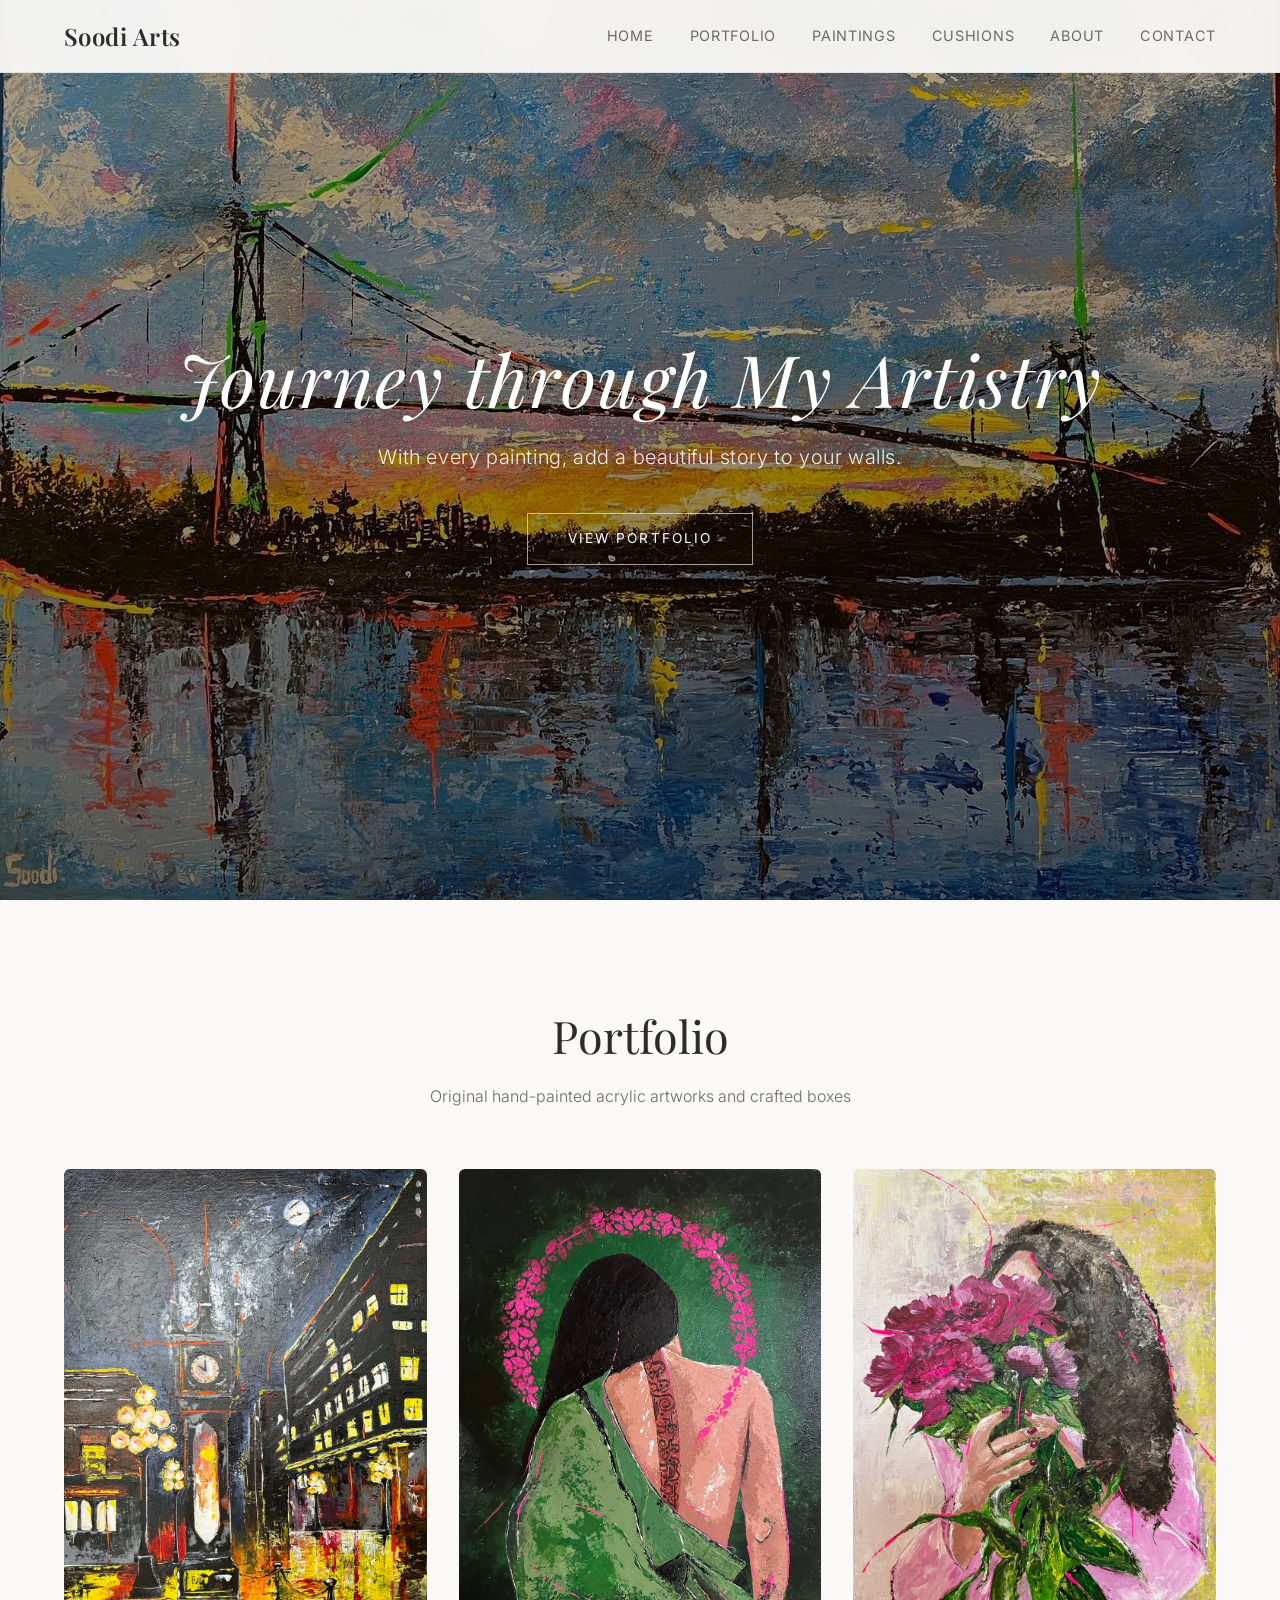
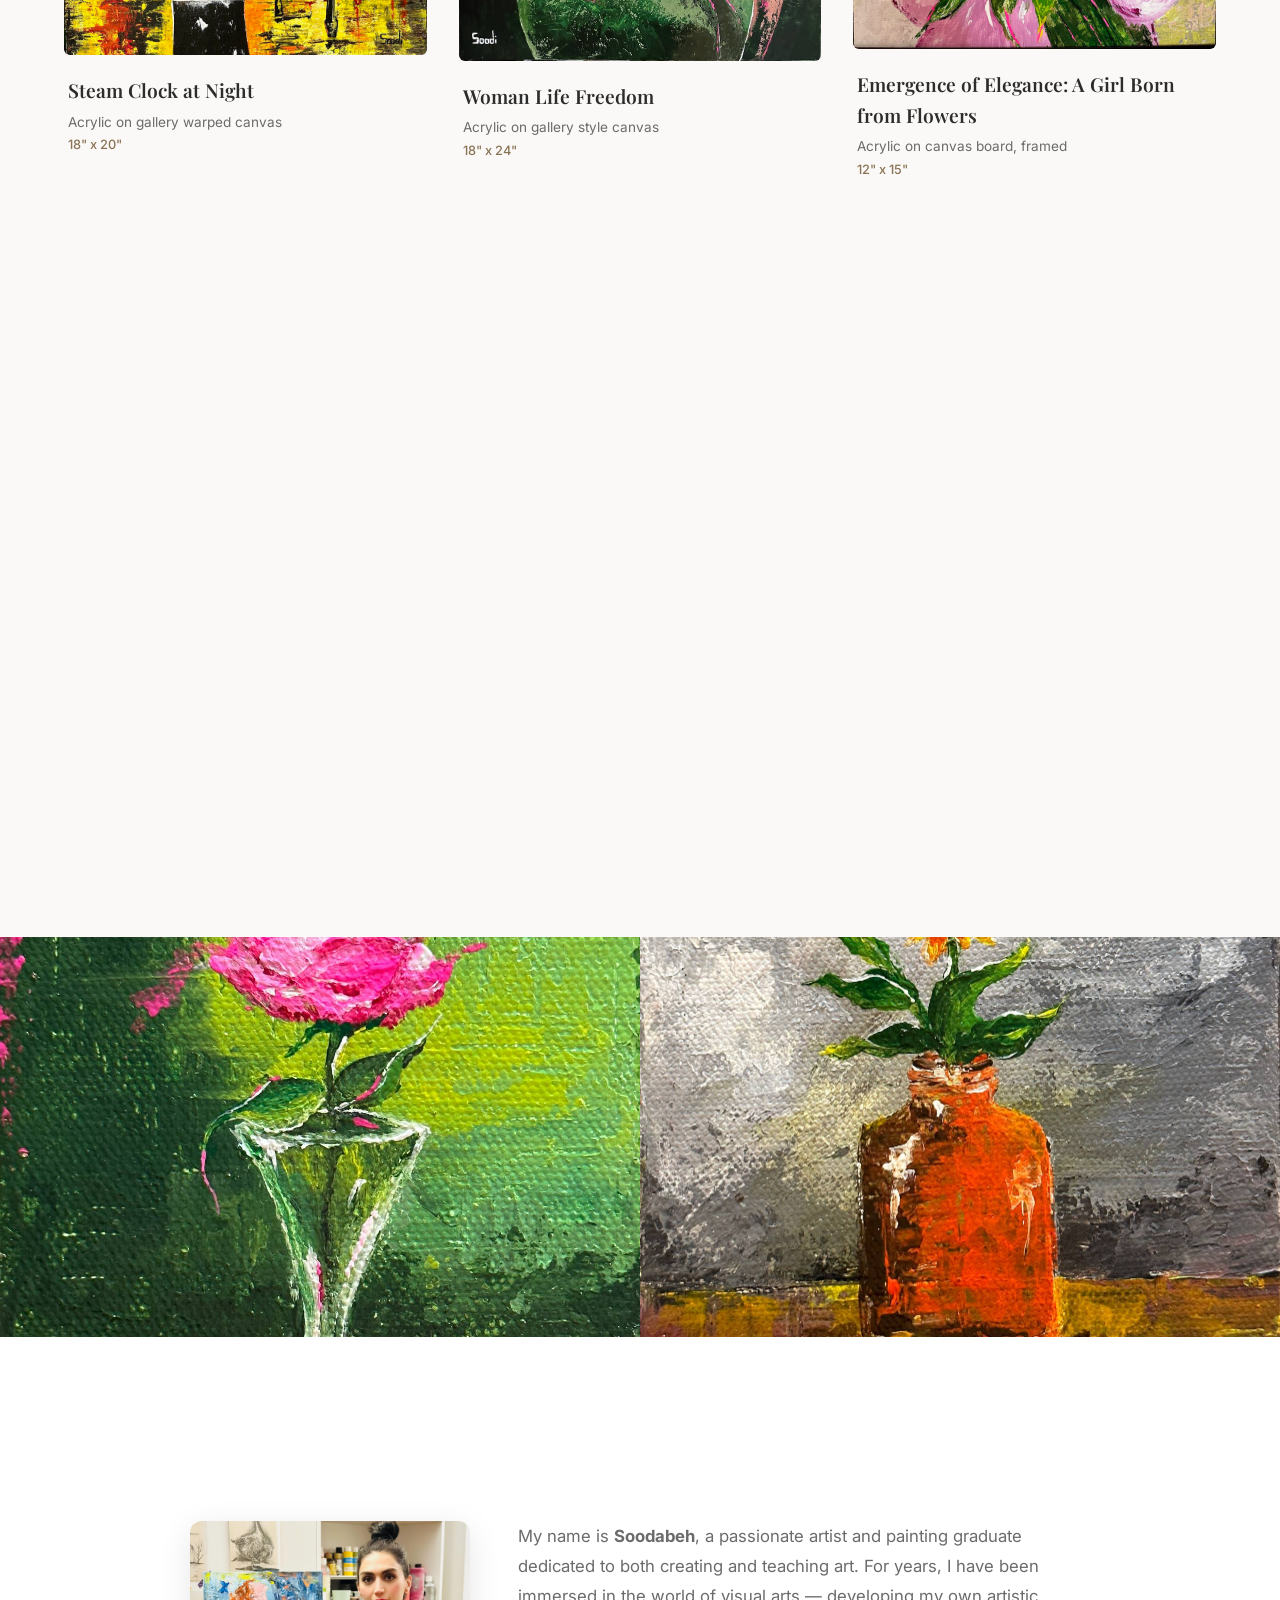
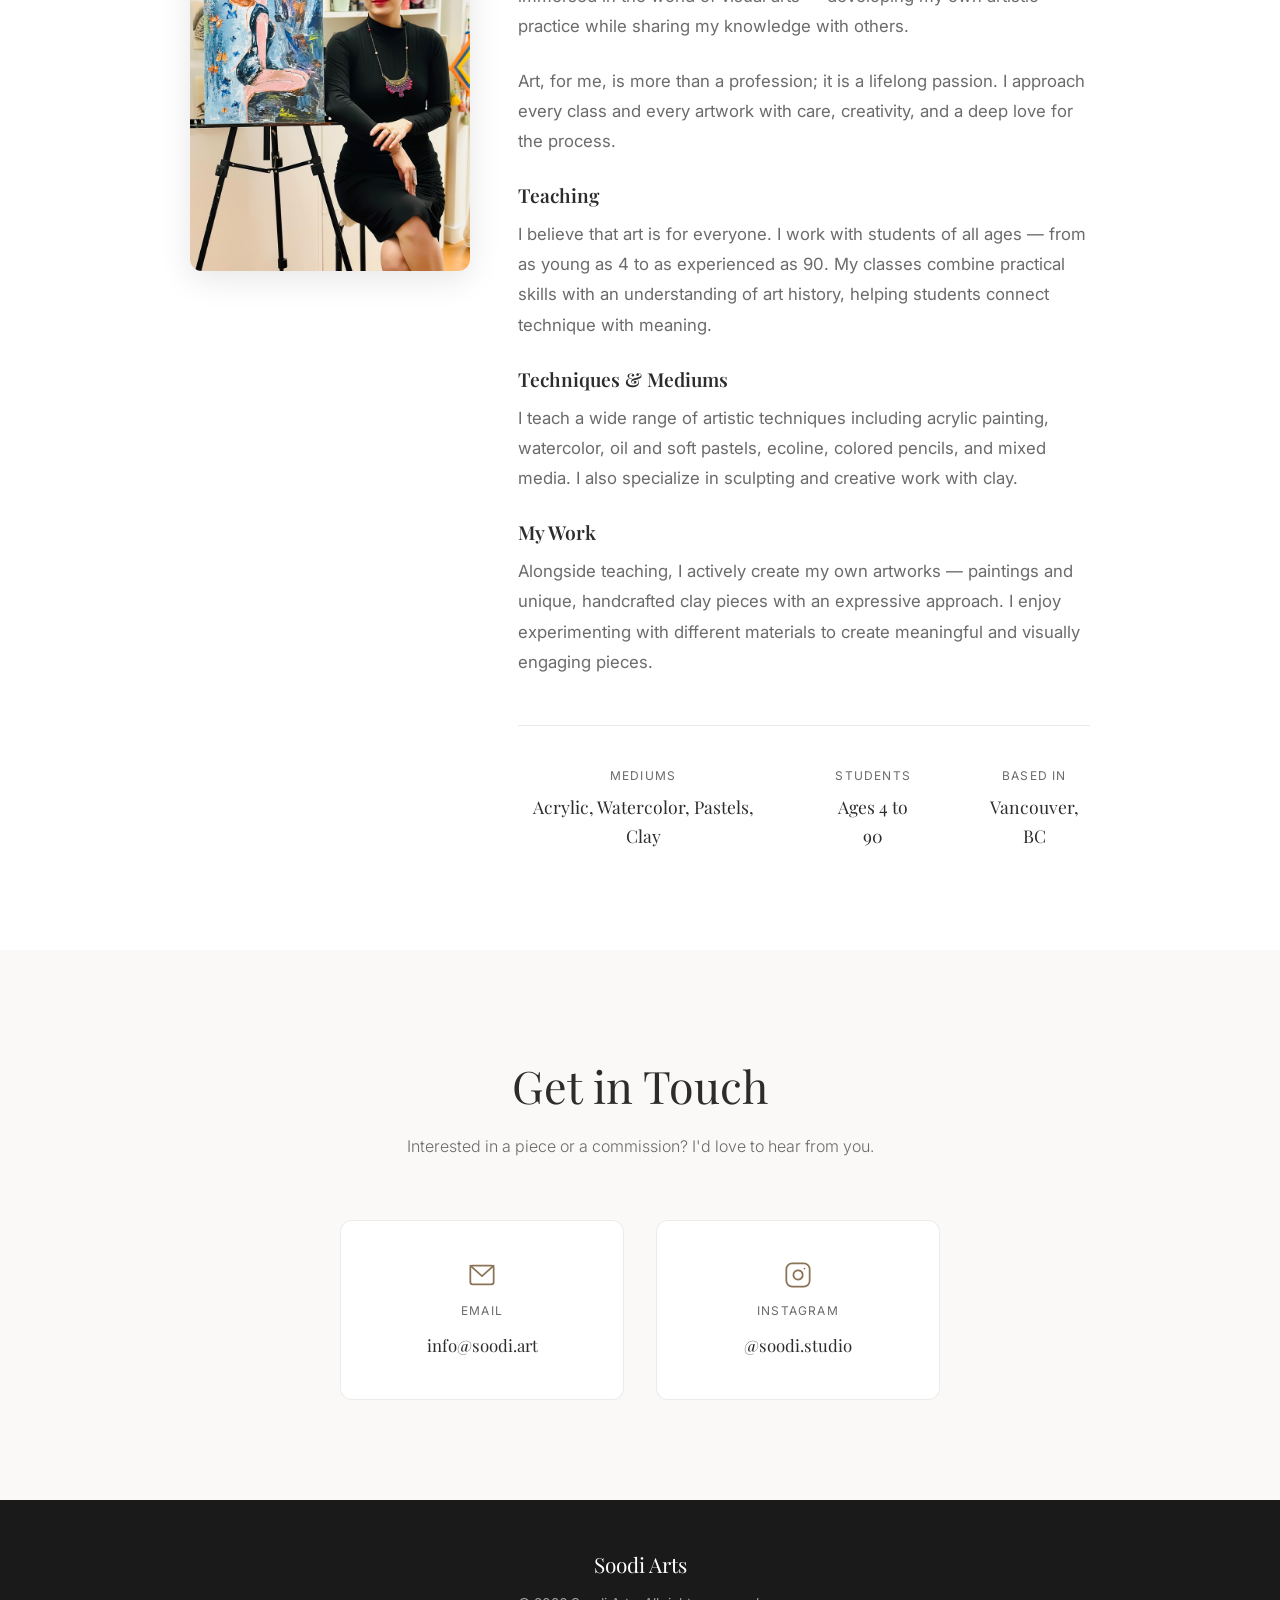
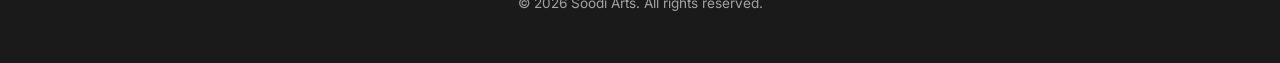
==== commit a8b1f5c5: "Replace contact form with email + Instagram links No backend needed, email obfuscated in JS to preve" ====
--- a/index.html
+++ b/index.html
@@ -169,34 +169,24 @@
     <div class="container">
       <h2 class="section-title">Get in Touch</h2>
       <p class="section-subtitle">Interested in a piece or a commission? I'd love to hear from you.</p>
-      <div class="contact-content">
-        <form class="contact-form" id="contactForm">
-          <div class="form-group">
-            <label for="name">Name</label>
-            <input type="text" id="name" name="name" required>
-          </div>
-          <div class="form-group">
-            <label for="email">Email</label>
-            <input type="email" id="email" name="email" required>
-          </div>
-          <div class="form-group">
-            <label for="message">Message</label>
-            <textarea id="message" name="message" rows="5" required></textarea>
-          </div>
-          <button type="submit" class="btn">Send Message</button>
-        </form>
-        <div class="contact-info">
-          <div class="contact-social">
-            <a href="https://www.instagram.com/soodi.studio/" target="_blank" rel="noopener noreferrer" class="social-link">
-              <svg width="24" height="24" viewBox="0 0 24 24" fill="none" stroke="currentColor" stroke-width="2" stroke-linecap="round" stroke-linejoin="round">
-                <rect x="2" y="2" width="20" height="20" rx="5" ry="5"></rect>
-                <path d="M16 11.37A4 4 0 1 1 12.63 8 4 4 0 0 1 16 11.37z"></path>
-                <line x1="17.5" y1="6.5" x2="17.51" y2="6.5"></line>
-              </svg>
-              <span>@soodi.studio</span>
-            </a>
-          </div>
-        </div>
+      <div class="contact-links">
+        <a href="#" class="contact-card" id="emailLink">
+          <svg width="28" height="28" viewBox="0 0 24 24" fill="none" stroke="currentColor" stroke-width="1.5" stroke-linecap="round" stroke-linejoin="round">
+            <rect x="2" y="4" width="20" height="16" rx="2"></rect>
+            <path d="M22 4L12 13L2 4"></path>
+          </svg>
+          <span class="contact-card-label">Email</span>
+          <span class="contact-card-value" id="emailText">loading...</span>
+        </a>
+        <a href="https://www.instagram.com/soodi.studio/" target="_blank" rel="noopener noreferrer" class="contact-card">
+          <svg width="28" height="28" viewBox="0 0 24 24" fill="none" stroke="currentColor" stroke-width="1.5" stroke-linecap="round" stroke-linejoin="round">
+            <rect x="2" y="2" width="20" height="20" rx="5" ry="5"></rect>
+            <path d="M16 11.37A4 4 0 1 1 12.63 8 4 4 0 0 1 16 11.37z"></path>
+            <line x1="17.5" y1="6.5" x2="17.51" y2="6.5"></line>
+          </svg>
+          <span class="contact-card-label">Instagram</span>
+          <span class="contact-card-value">@soodi.studio</span>
+        </a>
       </div>
     </div>
   </section>
--- a/style.css
+++ b/style.css
@@ -404,74 +404,49 @@
 /* ==================
    Contact
    ================== */
-.contact-content {
-  display: grid;
-  grid-template-columns: 1fr auto;
-  gap: 80px;
-  max-width: 800px;
+.contact-links {
+  display: flex;
+  justify-content: center;
+  gap: 32px;
+  max-width: 600px;
   margin: 0 auto;
-  align-items: start;
-}
-
-.contact-form {
+}
+
+.contact-card {
+  flex: 1;
   display: flex;
   flex-direction: column;
-  gap: 24px;
-}
-
-.form-group label {
-  display: block;
-  font-size: 0.8rem;
+  align-items: center;
+  gap: 12px;
+  padding: 40px 24px;
+  border: 1px solid rgba(0, 0, 0, 0.08);
+  border-radius: 12px;
+  background: var(--color-white);
+  transition: all var(--transition);
+  text-align: center;
+}
+
+.contact-card:hover {
+  border-color: var(--color-accent-light);
+  box-shadow: 0 8px 32px rgba(139, 115, 85, 0.1);
+  transform: translateY(-4px);
+}
+
+.contact-card svg {
+  color: var(--color-accent);
+}
+
+.contact-card-label {
+  font-size: 0.75rem;
   text-transform: uppercase;
   letter-spacing: 0.1em;
   color: var(--color-text-light);
-  margin-bottom: 8px;
-}
-
-.form-group input,
-.form-group textarea {
-  width: 100%;
-  padding: 12px 16px;
-  border: 1px solid rgba(0, 0, 0, 0.12);
-  background: var(--color-white);
-  font-family: var(--font-body);
-  font-size: 0.95rem;
+}
+
+.contact-card-value {
+  font-family: var(--font-display);
+  font-size: 1.05rem;
   color: var(--color-text);
-  transition: border-color var(--transition);
-  outline: none;
-}
-
-.form-group input:focus,
-.form-group textarea:focus {
-  border-color: var(--color-accent);
-}
-
-.contact-form .btn {
-  color: var(--color-text);
-  border-color: var(--color-text);
-  align-self: flex-start;
-}
-
-.contact-form .btn:hover {
-  background: var(--color-text);
-  color: var(--color-white);
-}
-
-.contact-social {
-  padding-top: 8px;
-}
-
-.social-link {
-  display: flex;
-  align-items: center;
-  gap: 12px;
-  color: var(--color-text-light);
-  transition: color var(--transition);
-  font-size: 0.95rem;
-}
-
-.social-link:hover {
-  color: var(--color-accent);
 }
 
 /* ==================
@@ -680,9 +655,9 @@
     gap: 24px;
   }
 
-  .contact-content {
-    grid-template-columns: 1fr;
-    gap: 40px;
+  .contact-links {
+    flex-direction: column;
+    gap: 16px;
   }
 
   .section {
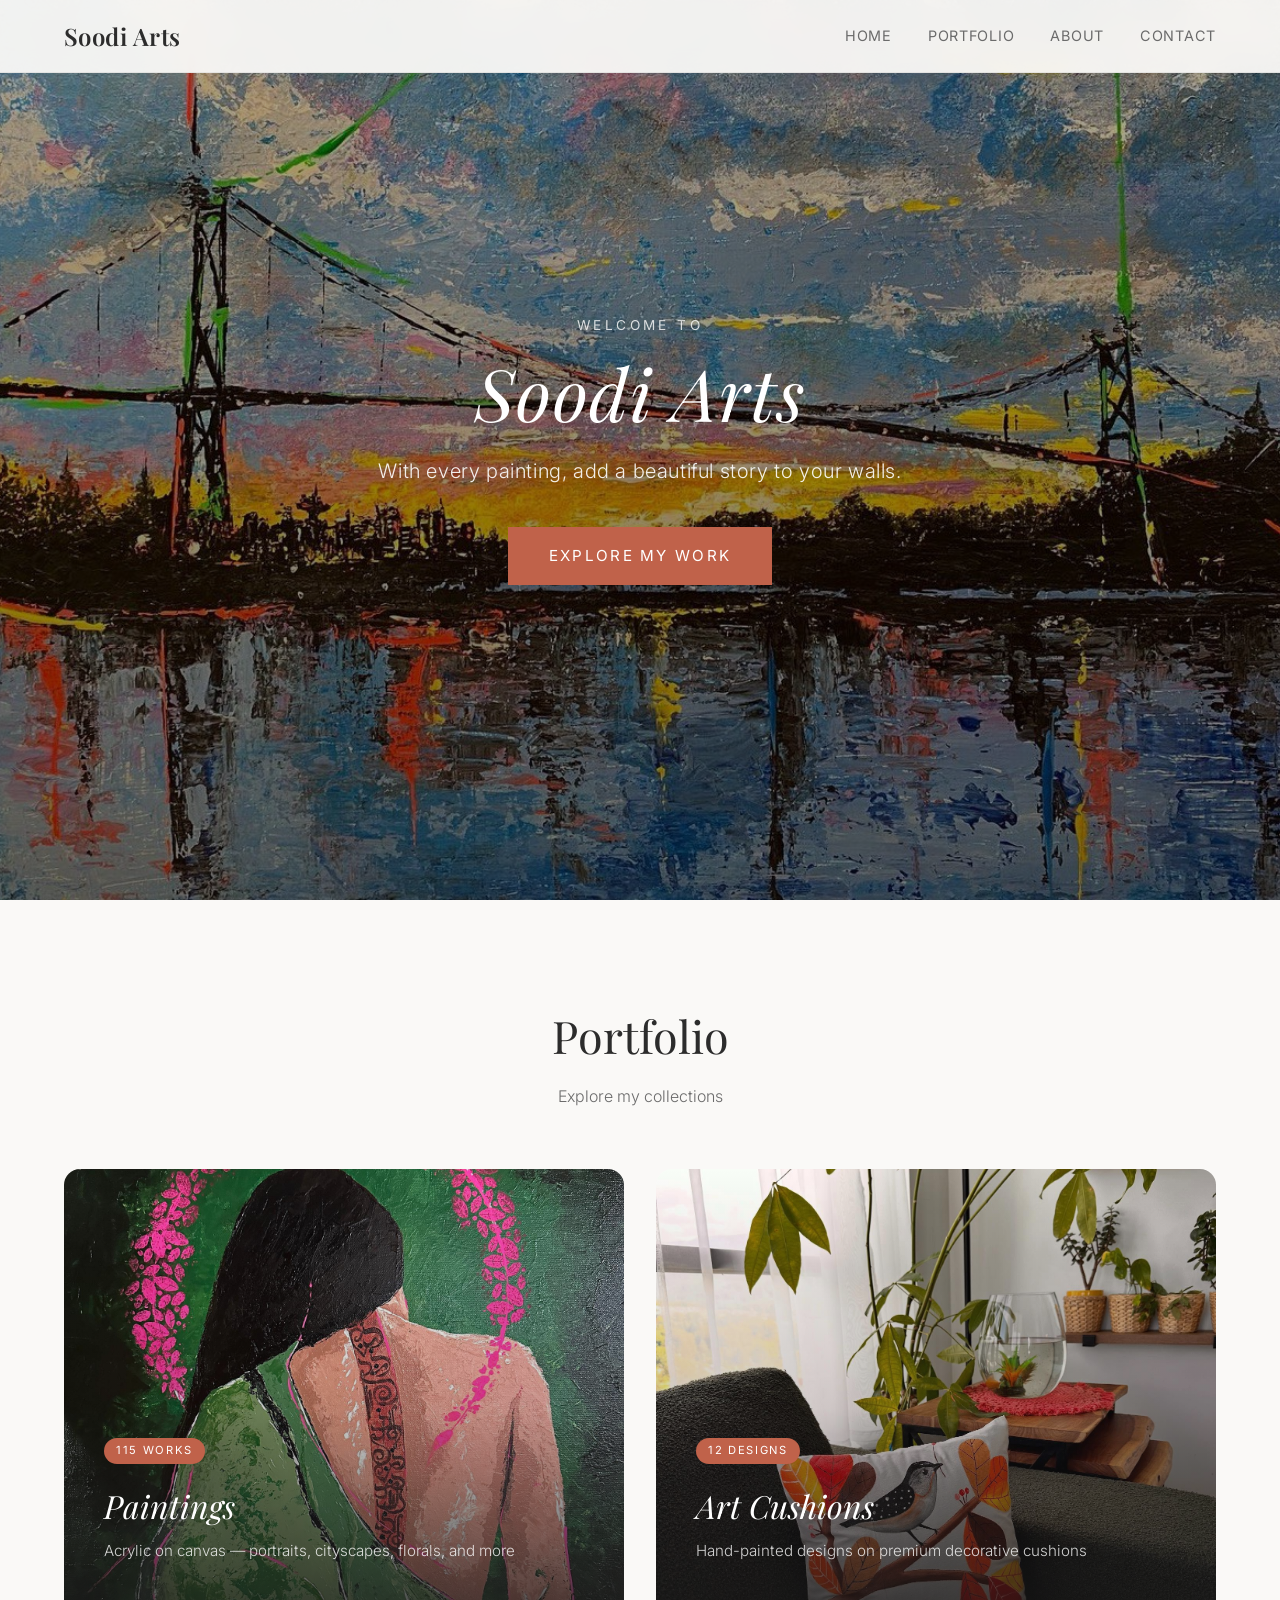
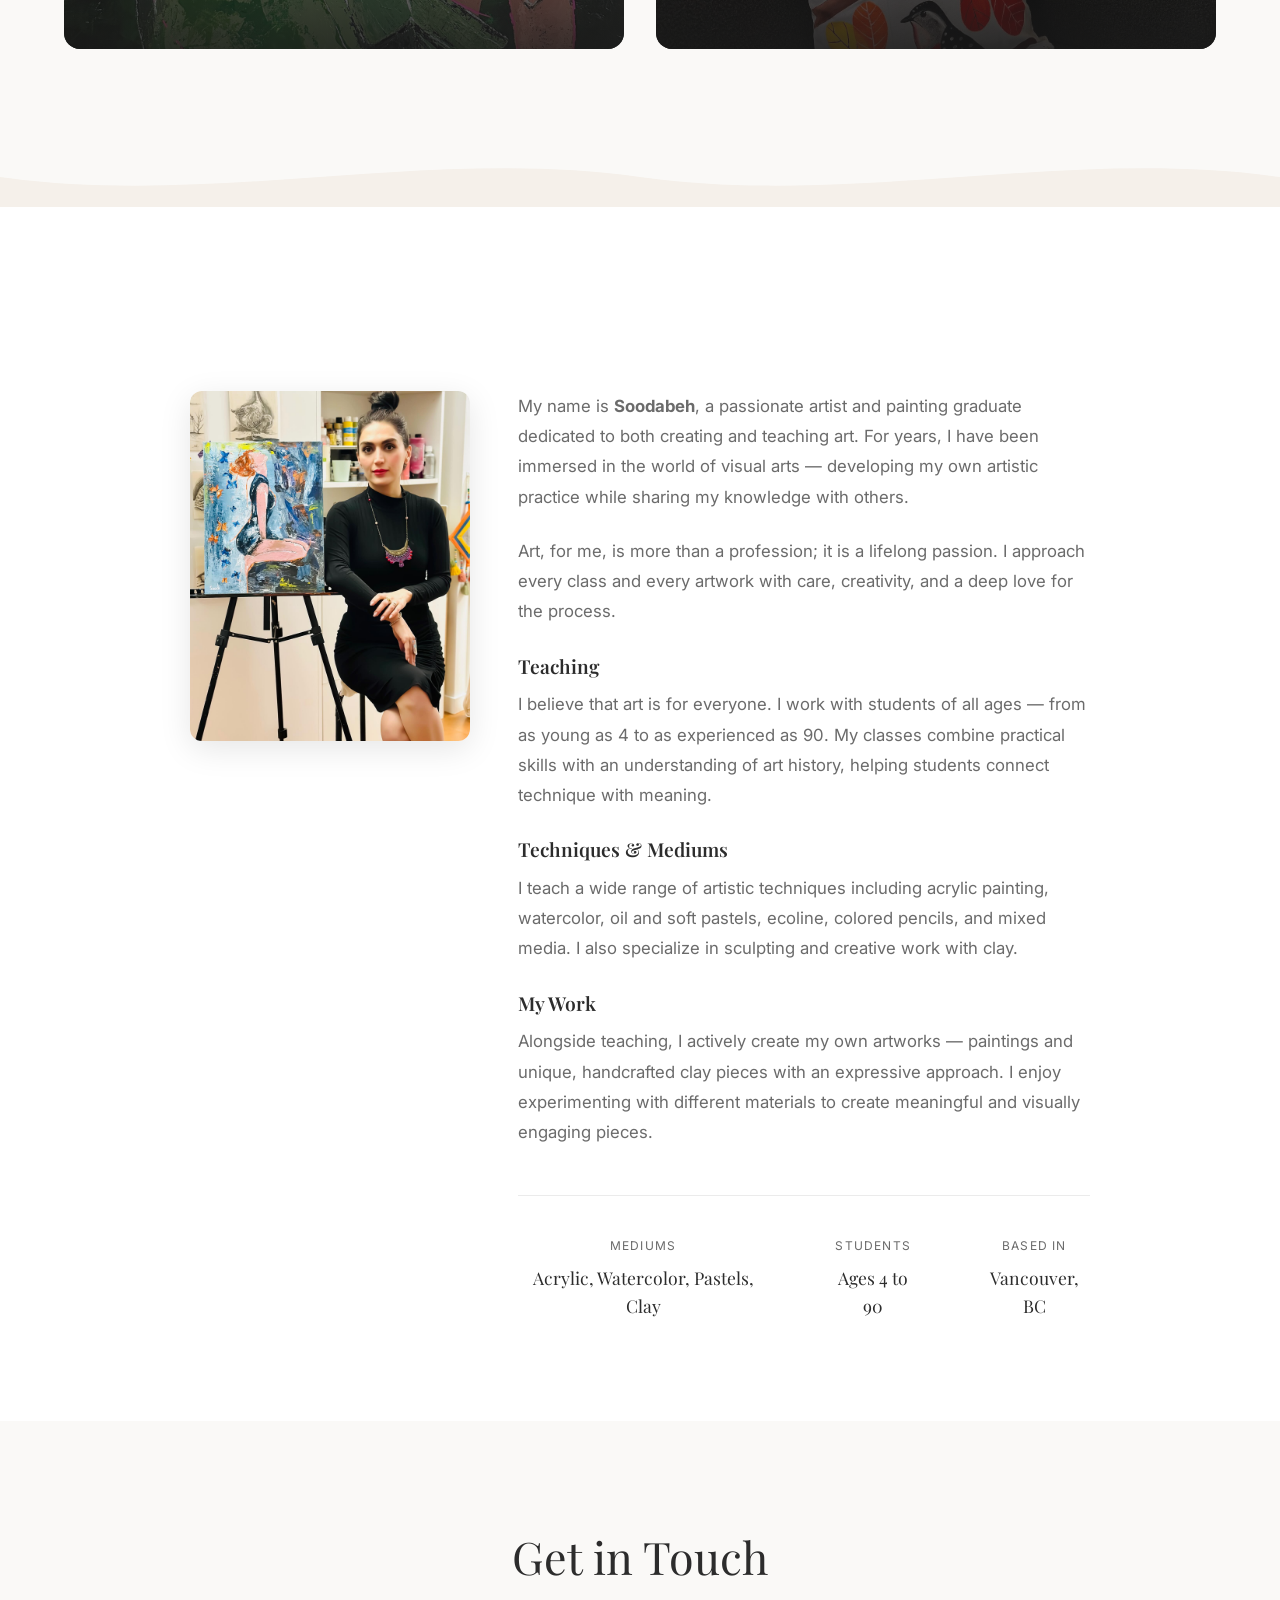
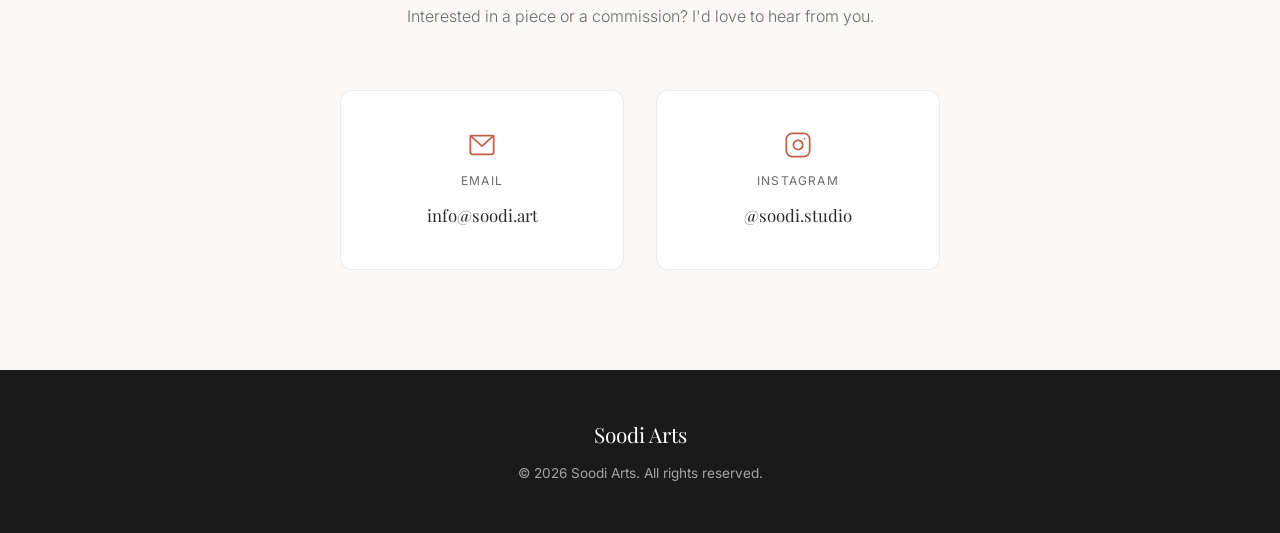
==== commit e2dc1098: "Redesign homepage: portfolio showcase, nav dropdown, artistic effects - Replace 5-product portfolio " ====
--- a/index.html
+++ b/index.html
@@ -4,13 +4,16 @@
   <meta charset="UTF-8">
   <meta name="viewport" content="width=device-width, initial-scale=1.0">
   <title>Soodi Arts - Exquisite Hand-Painted Acrylic Artworks</title>
-  <meta name="description" content="Embrace Creativity with Soodi Arts. Original hand-painted acrylic artworks and crafted boxes by Soodi.">
+  <meta name="description" content="Embrace Creativity with Soodi Arts. Original hand-painted acrylic artworks, cushions, and crafted pieces by Soodabeh.">
   <link rel="preconnect" href="https://fonts.googleapis.com">
   <link rel="preconnect" href="https://fonts.gstatic.com" crossorigin>
   <link href="https://fonts.googleapis.com/css2?family=Playfair+Display:ital,wght@0,400;0,600;0,700;1,400&family=Inter:wght@300;400;500&display=swap" rel="stylesheet">
   <link rel="stylesheet" href="style.css">
 </head>
 <body>
+  <!-- Paint particle canvas -->
+  <canvas id="paintCanvas"></canvas>
+
   <!-- Navigation -->
   <nav class="nav" id="nav">
     <div class="nav-container">
@@ -22,9 +25,13 @@
       </button>
       <ul class="nav-links">
         <li><a href="#home">Home</a></li>
-        <li><a href="#portfolio">Portfolio</a></li>
-        <li><a href="paintings.html">Paintings</a></li>
-        <li><a href="cushions.html">Cushions</a></li>
+        <li class="nav-dropdown">
+          <a href="#portfolio">Portfolio</a>
+          <ul class="nav-sub">
+            <li><a href="paintings.html">Paintings</a></li>
+            <li><a href="cushions.html">Cushions</a></li>
+          </ul>
+        </li>
         <li><a href="#about">About</a></li>
         <li><a href="#contact">Contact</a></li>
       </ul>
@@ -38,9 +45,10 @@
       <div class="hero-overlay"></div>
     </div>
     <div class="hero-content">
-      <h1>Journey through My Artistry</h1>
+      <p class="hero-eyebrow">Welcome to</p>
+      <h1>Soodi Arts</h1>
       <p class="hero-subtitle">With every painting, add a beautiful story to your walls.</p>
-      <a href="#portfolio" class="btn">View Portfolio</a>
+      <a href="#portfolio" class="btn btn-hero">Explore My Work</a>
     </div>
   </section>
 
@@ -48,81 +56,50 @@
   <section class="section portfolio" id="portfolio">
     <div class="container">
       <h2 class="section-title">Portfolio</h2>
-      <p class="section-subtitle">Original hand-painted acrylic artworks and crafted boxes</p>
+      <p class="section-subtitle">Explore my collections</p>
 
-      <div class="gallery">
+      <div class="portfolio-showcase">
+        <!-- Paintings Card -->
+        <a href="paintings.html" class="showcase-card">
+          <div class="showcase-images">
+            <img src="images/paintings/2023-09-25_woman-bare-back-flowers.jpg" alt="" class="showcase-img showcase-img-1">
+            <img src="images/paintings/2022-10-02_dancer-castle-orange.jpg" alt="" class="showcase-img showcase-img-2">
+            <img src="images/paintings/2021-10-22_orange-fox-sitting.jpg" alt="" class="showcase-img showcase-img-3">
+          </div>
+          <div class="showcase-overlay"></div>
+          <div class="showcase-content">
+            <span class="showcase-count">115 works</span>
+            <h3>Paintings</h3>
+            <p>Acrylic on canvas &mdash; portraits, cityscapes, florals, and more</p>
+            <span class="showcase-cta">View Gallery &rarr;</span>
+          </div>
+        </a>
 
-        <!-- Steam Clock at Night -->
-        <div class="artwork-card" data-artwork="steam-clock-at-night">
-          <div class="artwork-image">
-            <img src="images/products/steam-clock/steam-clock-1.jpg" alt="Steam Clock at Night" loading="lazy">
+        <!-- Cushions Card -->
+        <a href="cushions.html" class="showcase-card">
+          <div class="showcase-images">
+            <img src="images/cushions/2025-09-27_birds-autumn-leaves-pillow.jpg" alt="" class="showcase-img showcase-img-1">
+            <img src="images/cushions/2021-03-08_pomegranate-bird-pillow.jpg" alt="" class="showcase-img showcase-img-2">
+            <img src="images/cushions/2021-03-08_red-cat-pillow.jpg" alt="" class="showcase-img showcase-img-3">
           </div>
-          <div class="artwork-info">
-            <h3>Steam Clock at Night</h3>
-            <p class="artwork-medium">Acrylic on gallery warped canvas</p>
-            <p class="artwork-dimensions">18" x 20"</p>
+          <div class="showcase-overlay"></div>
+          <div class="showcase-content">
+            <span class="showcase-count">12 designs</span>
+            <h3>Art Cushions</h3>
+            <p>Hand-painted designs on premium decorative cushions</p>
+            <span class="showcase-cta">View Collection &rarr;</span>
           </div>
-        </div>
-
-        <!-- Woman Life Freedom -->
-        <div class="artwork-card" data-artwork="woman-life-freedom">
-          <div class="artwork-image">
-            <img src="images/products/woman-life-freedom/woman-life-freedom-1.jpg" alt="Woman Life Freedom" loading="lazy">
-          </div>
-          <div class="artwork-info">
-            <h3>Woman Life Freedom</h3>
-            <p class="artwork-medium">Acrylic on gallery style canvas</p>
-            <p class="artwork-dimensions">18" x 24"</p>
-          </div>
-        </div>
-
-        <!-- A Girl Born from Flowers -->
-        <div class="artwork-card" data-artwork="girl-born-from-flowers">
-          <div class="artwork-image">
-            <img src="images/products/girl-born-flowers/girl-flowers-1.jpg" alt="Emergence of Elegance: A Girl Born from Flowers" loading="lazy">
-          </div>
-          <div class="artwork-info">
-            <h3>Emergence of Elegance: A Girl Born from Flowers</h3>
-            <p class="artwork-medium">Acrylic on canvas board, framed</p>
-            <p class="artwork-dimensions">12" x 15"</p>
-          </div>
-        </div>
-
-        <!-- Blue Jay on the Box -->
-        <div class="artwork-card" data-artwork="blue-jay-on-the-box">
-          <div class="artwork-image">
-            <img src="images/products/blue-jay-box/blue-jay-1.jpg" alt="Blue Jay on the Box" loading="lazy">
-          </div>
-          <div class="artwork-info">
-            <h3>Blue Jay on the Box</h3>
-            <p class="artwork-medium">Painted wooden box</p>
-            <p class="artwork-dimensions">9" x 5.5" x 3"</p>
-          </div>
-        </div>
-
-        <!-- Flower Box -->
-        <div class="artwork-card" data-artwork="flower-box">
-          <div class="artwork-image">
-            <img src="images/products/flower-box/flower-box-1.jpg" alt="Flower Box" loading="lazy">
-          </div>
-          <div class="artwork-info">
-            <h3>Flower Box</h3>
-            <p class="artwork-medium">Painted wooden box with flower painting</p>
-            <p class="artwork-dimensions">7" x 7" x 3.5"</p>
-          </div>
-        </div>
-
+        </a>
       </div>
     </div>
   </section>
 
-  <!-- Gallery Banner -->
-  <section class="gallery-banner">
-    <div class="gallery-banner-images">
-      <img src="images/gallery/gallery-1.jpg" alt="Soodi Arts gallery" loading="lazy">
-      <img src="images/gallery/gallery-2.jpg" alt="Soodi Arts gallery" loading="lazy">
-    </div>
-  </section>
+  <!-- Color divider -->
+  <div class="paint-divider">
+    <svg viewBox="0 0 1440 60" preserveAspectRatio="none">
+      <path d="M0,30 C240,60 480,0 720,30 C960,60 1200,0 1440,30 L1440,60 L0,60 Z" fill="var(--color-warm-bg)"/>
+    </svg>
+  </div>
 
   <!-- About Section -->
   <section class="section about" id="about">
@@ -191,18 +168,6 @@
     </div>
   </section>
 
-  <!-- Lightbox Modal -->
-  <div class="lightbox" id="lightbox">
-    <button class="lightbox-close" aria-label="Close">&times;</button>
-    <button class="lightbox-prev" aria-label="Previous">&lsaquo;</button>
-    <button class="lightbox-next" aria-label="Next">&rsaquo;</button>
-    <div class="lightbox-content">
-      <img src="" alt="" id="lightbox-img">
-      <div class="lightbox-caption" id="lightbox-caption"></div>
-    </div>
-    <div class="lightbox-thumbnails" id="lightbox-thumbnails"></div>
-  </div>
-
   <!-- Footer -->
   <footer class="footer">
     <div class="container">
--- a/style.css
+++ b/style.css
@@ -11,10 +11,14 @@
 
 :root {
   --color-bg: #faf9f7;
+  --color-warm-bg: #f5f0ea;
   --color-text: #2c2c2c;
   --color-text-light: #6b6b6b;
-  --color-accent: #8b7355;
-  --color-accent-light: #c4a97d;
+  --color-accent: #c0624a;
+  --color-accent-light: #d4856e;
+  --color-accent-gold: #c4a97d;
+  --color-teal: #4a8c82;
+  --color-plum: #8b5c7a;
   --color-white: #ffffff;
   --color-dark: #1a1a1a;
   --font-display: 'Playfair Display', Georgia, serif;
@@ -250,83 +254,221 @@
 }
 
 /* ==================
-   Portfolio Gallery
-   ================== */
-.gallery {
-  display: grid;
-  grid-template-columns: repeat(auto-fill, minmax(340px, 1fr));
-  gap: 32px;
-}
-
-.artwork-card {
-  cursor: pointer;
-  transition: transform var(--transition);
-}
-
-.artwork-card:hover {
-  transform: translateY(-4px);
-}
-
-.artwork-image {
+   Paint Canvas (background particles)
+   ================== */
+#paintCanvas {
+  position: fixed;
+  top: 0;
+  left: 0;
+  width: 100%;
+  height: 100%;
+  pointer-events: none;
+  z-index: 0;
+  opacity: 0.4;
+}
+
+/* ==================
+   Nav Dropdown
+   ================== */
+.nav-dropdown {
   position: relative;
-  overflow: hidden;
-  background: #e8e6e3;
-  border-radius: 6px;
-}
-
-.artwork-image img {
-  width: 100%;
-  height: auto;
+}
+
+.nav-sub {
+  display: none;
+  position: absolute;
+  top: 100%;
+  left: 50%;
+  transform: translateX(-50%);
+  background: var(--color-white);
+  border-radius: 8px;
+  box-shadow: 0 8px 24px rgba(0,0,0,0.1);
+  padding: 8px 0;
+  min-width: 160px;
+  list-style: none;
+  z-index: 200;
+}
+
+.nav-dropdown:hover .nav-sub {
   display: block;
-  transition: transform 0.6s ease;
-}
-
-.artwork-card:hover .artwork-image img {
-  transform: scale(1.05);
-}
-
-.artwork-info {
-  padding: 20px 4px;
-}
-
-.artwork-info h3 {
-  font-family: var(--font-display);
-  font-size: 1.2rem;
-  font-weight: 600;
-  margin-bottom: 6px;
+}
+
+.nav-sub li a {
+  display: block;
+  padding: 10px 20px;
+  font-size: 0.85rem;
+  text-transform: none;
+  letter-spacing: 0.02em;
   color: var(--color-text);
-}
-
-.artwork-medium {
+  transition: background 0.2s;
+}
+
+.nav-sub li a:hover {
+  background: var(--color-warm-bg);
+  color: var(--color-accent);
+}
+
+/* ==================
+   Hero Enhancements
+   ================== */
+.hero-eyebrow {
   font-size: 0.85rem;
-  color: var(--color-text-light);
-  margin-bottom: 2px;
-}
-
-.artwork-dimensions {
-  font-size: 0.8rem;
-  color: var(--color-accent);
-  font-weight: 500;
-}
-
-/* ==================
-   Gallery Banner
-   ================== */
-.gallery-banner {
-  padding: 0;
-  overflow: hidden;
-}
-
-.gallery-banner-images {
+  text-transform: uppercase;
+  letter-spacing: 0.25em;
+  opacity: 0.8;
+  margin-bottom: 12px;
+}
+
+.btn-hero {
+  background: var(--color-accent);
+  color: var(--color-white);
+  border-color: var(--color-accent);
+  padding: 16px 40px;
+  font-size: 0.95rem;
+}
+
+.btn-hero:hover {
+  background: var(--color-accent-light);
+  border-color: var(--color-accent-light);
+}
+
+/* ==================
+   Portfolio Showcase
+   ================== */
+.portfolio-showcase {
   display: grid;
   grid-template-columns: 1fr 1fr;
-  gap: 0;
-}
-
-.gallery-banner-images img {
+  gap: 32px;
+  margin-top: 16px;
+}
+
+.showcase-card {
+  position: relative;
+  border-radius: 16px;
+  overflow: hidden;
+  height: 480px;
+  display: block;
+  cursor: pointer;
+  transition: transform 0.4s ease, box-shadow 0.4s ease;
+}
+
+.showcase-card:hover {
+  transform: translateY(-8px);
+  box-shadow: 0 20px 60px rgba(0,0,0,0.15);
+}
+
+.showcase-images {
+  position: absolute;
+  inset: 0;
+}
+
+.showcase-img {
+  position: absolute;
   width: 100%;
-  height: 400px;
+  height: 100%;
   object-fit: cover;
+  transition: opacity 1.5s ease;
+}
+
+.showcase-img-2,
+.showcase-img-3 {
+  opacity: 0;
+}
+
+.showcase-card:hover .showcase-img-1 { opacity: 0; }
+.showcase-card:hover .showcase-img-2 { opacity: 1; }
+
+.showcase-overlay {
+  position: absolute;
+  inset: 0;
+  background: linear-gradient(
+    to top,
+    rgba(26, 26, 26, 0.85) 0%,
+    rgba(26, 26, 26, 0.2) 50%,
+    transparent 100%
+  );
+  transition: background 0.4s ease;
+}
+
+.showcase-card:hover .showcase-overlay {
+  background: linear-gradient(
+    to top,
+    rgba(26, 26, 26, 0.9) 0%,
+    rgba(26, 26, 26, 0.3) 60%,
+    transparent 100%
+  );
+}
+
+.showcase-content {
+  position: absolute;
+  bottom: 0;
+  left: 0;
+  right: 0;
+  padding: 40px;
+  color: var(--color-white);
+  z-index: 1;
+}
+
+.showcase-count {
+  display: inline-block;
+  font-size: 0.7rem;
+  text-transform: uppercase;
+  letter-spacing: 0.15em;
+  background: var(--color-accent);
+  padding: 4px 12px;
+  border-radius: 100px;
+  margin-bottom: 16px;
+}
+
+.showcase-content h3 {
+  font-family: var(--font-display);
+  font-size: 2rem;
+  font-weight: 400;
+  font-style: italic;
+  margin-bottom: 8px;
+}
+
+.showcase-content p {
+  font-size: 0.95rem;
+  opacity: 0.8;
+  margin-bottom: 20px;
+  font-weight: 300;
+}
+
+.showcase-cta {
+  font-size: 0.85rem;
+  text-transform: uppercase;
+  letter-spacing: 0.1em;
+  opacity: 0;
+  transform: translateY(10px);
+  transition: all 0.3s ease;
+  color: var(--color-accent-gold);
+}
+
+.showcase-card:hover .showcase-cta {
+  opacity: 1;
+  transform: translateY(0);
+}
+
+/* ==================
+   Paint Divider
+   ================== */
+.paint-divider {
+  margin-top: -2px;
+  line-height: 0;
+}
+
+.paint-divider svg {
+  width: 100%;
+  height: 60px;
+  display: block;
+}
+
+/* ==================
+   About warm background
+   ================== */
+.about {
+  background: var(--color-warm-bg);
 }
 
 /* ==================
@@ -626,17 +768,25 @@
     padding: 12px 0;
   }
 
-  .gallery {
+  .portfolio-showcase {
     grid-template-columns: 1fr;
-    gap: 24px;
-  }
-
-  .gallery-banner-images {
-    grid-template-columns: 1fr;
-  }
-
-  .gallery-banner-images img {
-    height: 280px;
+  }
+
+  .showcase-card {
+    height: 360px;
+  }
+
+  .nav-sub {
+    position: static;
+    transform: none;
+    box-shadow: none;
+    background: transparent;
+    padding: 0;
+  }
+
+  .nav-sub li a {
+    font-size: 0.8rem;
+    padding: 8px 20px;
   }
 
   .about-with-photo {
@@ -676,11 +826,19 @@
 }
 
 @media (max-width: 480px) {
-  .gallery {
-    grid-template-columns: 1fr;
-  }
-
   .hero-content h1 {
     font-size: 2rem;
   }
-}
+
+  .showcase-card {
+    height: 300px;
+  }
+
+  .showcase-content {
+    padding: 24px;
+  }
+
+  .showcase-content h3 {
+    font-size: 1.5rem;
+  }
+}
